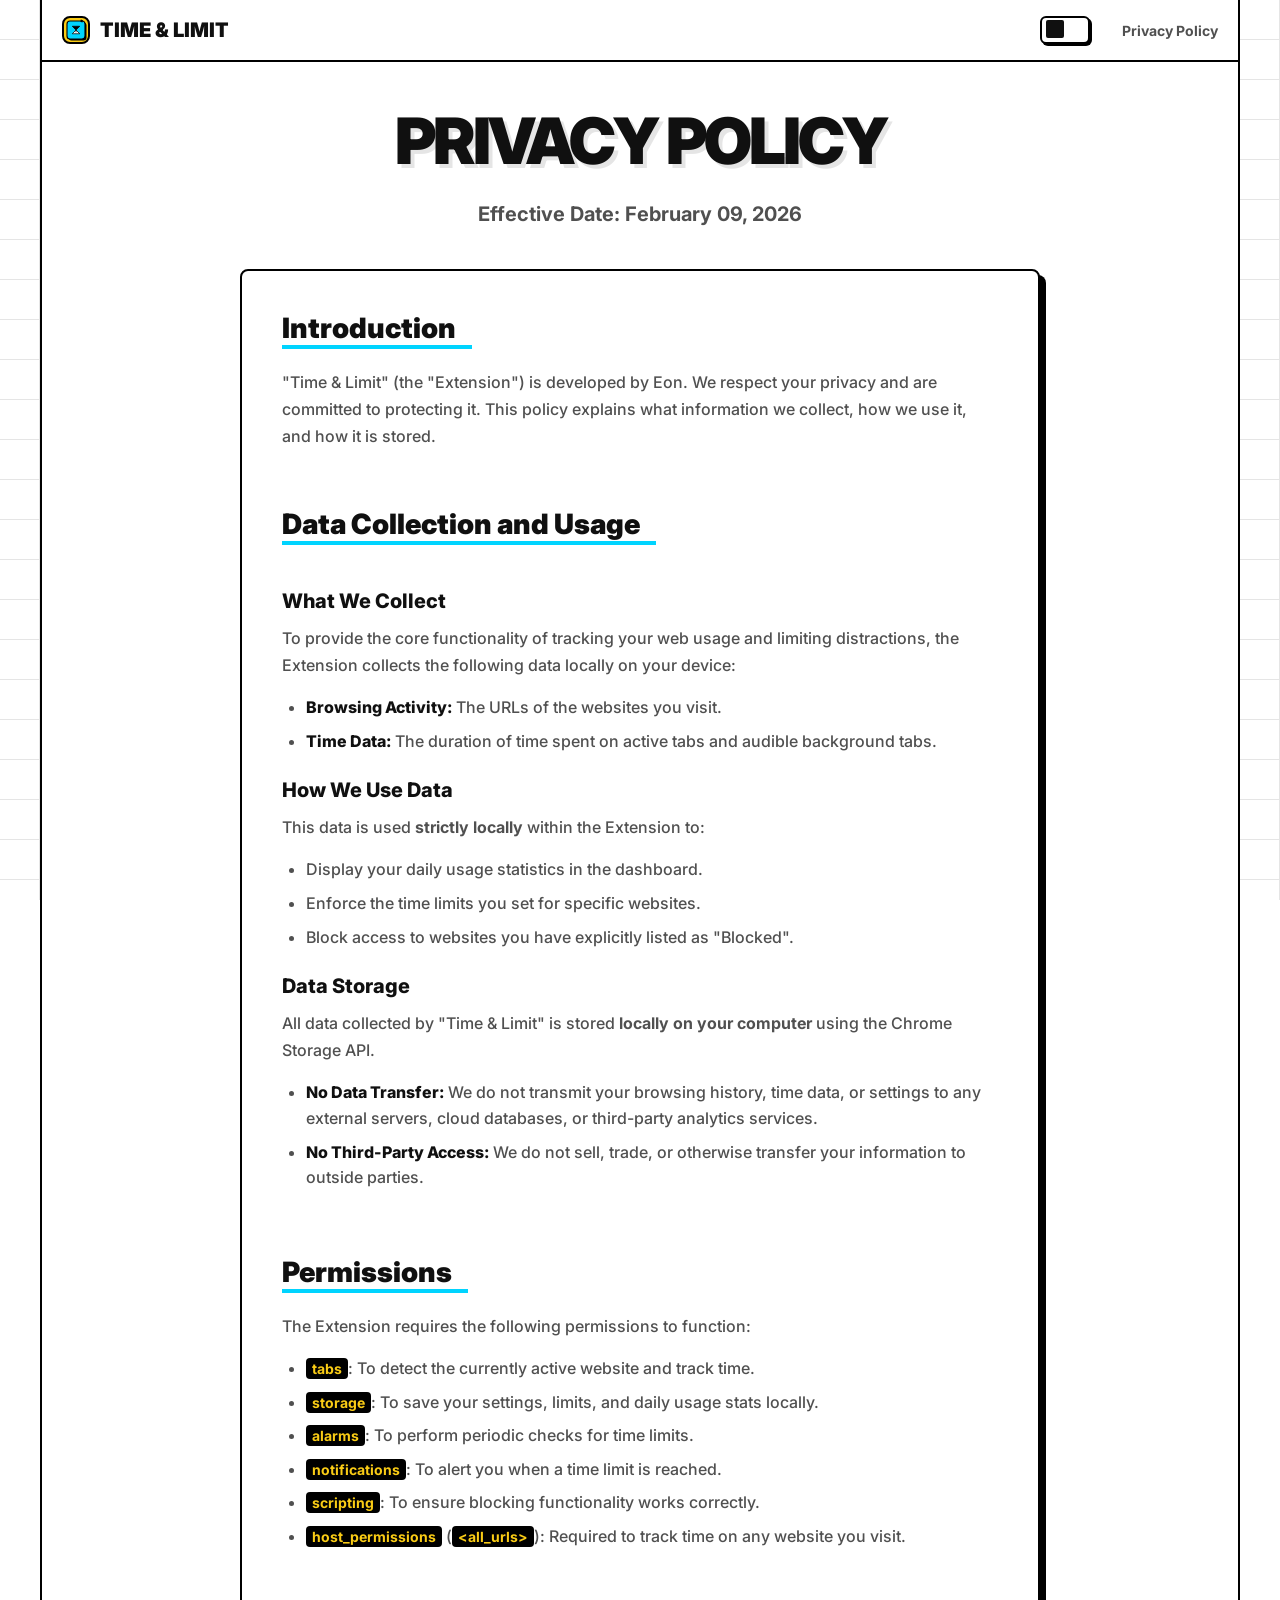
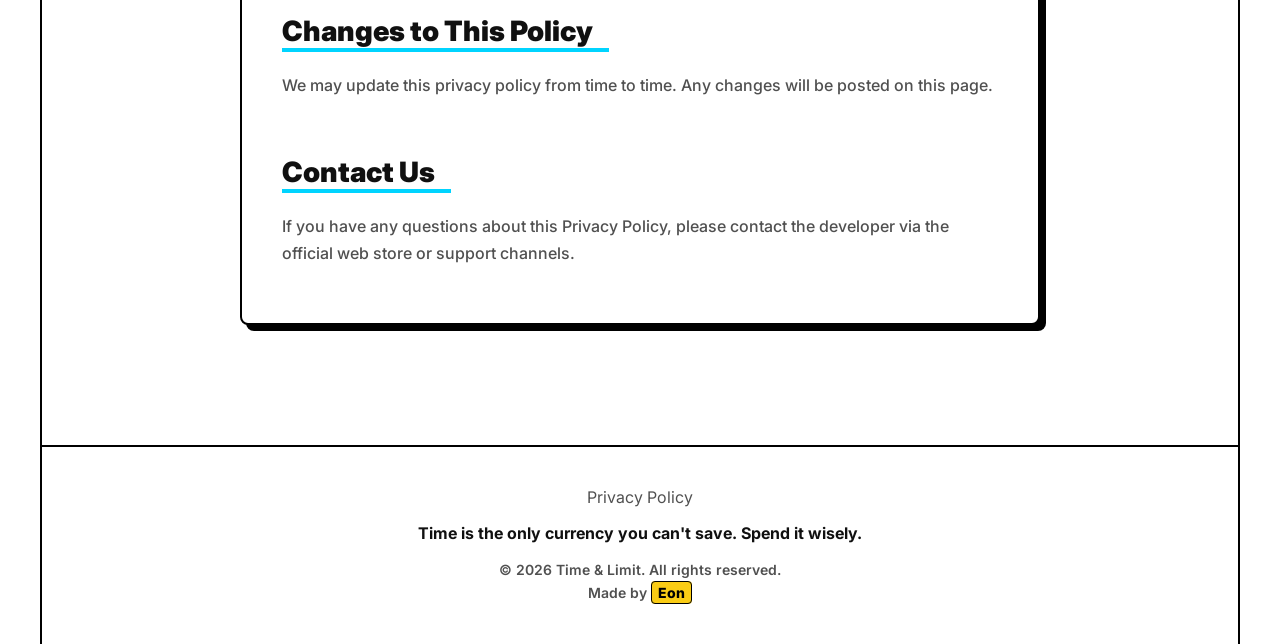
==== privacy.html @ dccd0c1f "init" ====
<!doctype html>
<html lang="en">
  <head>
    <meta charset="UTF-8" />
    <meta name="viewport" content="width=device-width, initial-scale=1.0" />
    <title>Privacy Policy - Time & Limit</title>
    <link
      href="https://fonts.googleapis.com/css2?family=Inter:wght@300;400;500;600;700;800;900&display=swap"
      rel="stylesheet"
    />
    <link rel="stylesheet" href="style.css" />
  </head>
  <body>
    <div class="app-container full-page">
      <header>
        <div class="top-bar">
          <a href="index.html" style="text-decoration: none">
            <div class="logo">
              <img src="logo.svg" alt="Time & Limit Logo" class="logo-img" />
              Time & Limit
            </div>
          </a>
          <nav class="nav-links">
            <label
              class="switch theme-toggle-container"
              title="Toggle Dark Mode"
            >
              <input type="checkbox" id="theme-toggle" />
              <span class="slider round"></span>
            </label>
            <a href="privacy.html" class="nav-link">Privacy Policy</a>
          </nav>
        </div>
      </header>

      <main class="landing-main">
        <div class="container doc-container">
          <div class="doc-header">
            <h1 class="page-title">Privacy Policy</h1>
            <p class="page-subtitle">Effective Date: February 09, 2026</p>
          </div>

          <div class="doc-content neo-box">
            <h2>Introduction</h2>
            <p>
              "Time & Limit" (the "Extension") is developed by Eon. We respect
              your privacy and are committed to protecting it. This policy
              explains what information we collect, how we use it, and how it is
              stored.
            </p>

            <h2>Data Collection and Usage</h2>

            <h3>What We Collect</h3>
            <p>
              To provide the core functionality of tracking your web usage and
              limiting distractions, the Extension collects the following data
              locally on your device:
            </p>
            <ul>
              <li>
                <strong>Browsing Activity:</strong> The URLs of the websites you
                visit.
              </li>
              <li>
                <strong>Time Data:</strong> The duration of time spent on active
                tabs and audible background tabs.
              </li>
            </ul>

            <h3>How We Use Data</h3>
            <p>
              This data is used <strong>strictly locally</strong> within the
              Extension to:
            </p>
            <ul>
              <li>Display your daily usage statistics in the dashboard.</li>
              <li>Enforce the time limits you set for specific websites.</li>
              <li>
                Block access to websites you have explicitly listed as
                "Blocked".
              </li>
            </ul>

            <h3>Data Storage</h3>
            <p>
              All data collected by "Time & Limit" is stored
              <strong>locally on your computer</strong> using the Chrome Storage
              API.
            </p>
            <ul>
              <li>
                <strong>No Data Transfer:</strong> We do not transmit your
                browsing history, time data, or settings to any external
                servers, cloud databases, or third-party analytics services.
              </li>
              <li>
                <strong>No Third-Party Access:</strong> We do not sell, trade,
                or otherwise transfer your information to outside parties.
              </li>
            </ul>

            <h2>Permissions</h2>
            <p>The Extension requires the following permissions to function:</p>
            <ul>
              <li>
                <code>tabs</code>: To detect the currently active website and
                track time.
              </li>
              <li>
                <code>storage</code>: To save your settings, limits, and daily
                usage stats locally.
              </li>
              <li>
                <code>alarms</code>: To perform periodic checks for time limits.
              </li>
              <li>
                <code>notifications</code>: To alert you when a time limit is
                reached.
              </li>
              <li>
                <code>scripting</code>: To ensure blocking functionality works
                correctly.
              </li>
              <li>
                <code>host_permissions</code> (<code>&lt;all_urls&gt;</code>):
                Required to track time on any website you visit.
              </li>
            </ul>

            <h2>Changes to This Policy</h2>
            <p>
              We may update this privacy policy from time to time. Any changes
              will be posted on this page.
            </p>

            <h2>Contact Us</h2>
            <p>
              If you have any questions about this Privacy Policy, please
              contact the developer via the official web store or support
              channels.
            </p>
          </div>
        </div>
      </main>

      <footer>
        <div class="footer-links">
          <a href="privacy.html" class="nav-link">Privacy Policy</a>
        </div>
        <div class="footer-text">
          Time is the only currency you can't save. Spend it wisely.
        </div>
        <div class="footer-credits">
          &copy; 2026 Time & Limit. All rights reserved.<br />
          Made by <span class="highlight">Eon</span>
        </div>
      </footer>
    </div>
    <script src="script.js"></script>
  </body>
</html>
---- style.css ----
:root {
  /* Neo Brutalism */
  --bg-color: #ffffff;
  --card-bg: #ffffff;
  --text-primary: #101010;
  --text-secondary: #505050;
  --border: #000000;
  --shadow-color: #000000;

  --neo-primary: #00d4ff;
  --neo-secondary: #c4b5fd;
  --neo-accent: #facc15;
  --neo-success: #34d399;
  --neo-danger: #f87171;

  --border-width: 2px;
  --shadow-offset: 4px;
  --radius: 8px;
}

/* Dark Theme */
body.dark-mode {
  --bg-color: #000000;
  --card-bg: #121212;
  --text-primary: #f0f0f0;
  --text-secondary: #a0a0a0;

  --border: #333333;
  --shadow-color: #333333;

  --neo-primary: #00d4ff;
  --neo-secondary: #4c1d95;
  --neo-accent: #fbbf24;
  --neo-success: #10b981;
  --neo-danger: #ef4444;
}

body {
  background-color: var(--bg-color);
  color: var(--text-primary);
  font-family: "Inter", sans-serif;
  width: 100%;
  min-height: 100vh;
  overflow-x: hidden;
  transition:
    color 0.35s ease;

  /* Grid Background */
  background-image:
    linear-gradient(var(--border) 1px, transparent 1px),
    linear-gradient(90deg, var(--border) 1px, transparent 1px);
  background-size: 40px 40px;
  background-position: -1px -1px;
  background-attachment: fixed;
}

/* Light mode overrides */
body:not(.dark-mode) {
  background-image:
    linear-gradient(#e5e5e5 1px, transparent 1px),
    linear-gradient(90deg, #e5e5e5 1px, transparent 1px);
}

/* Dark mode overrides */
body.dark-mode {
  background-image:
    linear-gradient(#222 1px, transparent 1px),
    linear-gradient(90deg, #222 1px, transparent 1px);
}

* {
  margin: 0;
  padding: 0;
  box-sizing: border-box;
}

.full-page {
  max-width: 1200px;
  margin: 0 auto;
  height: 100%;
  background: var(--bg-color);
  border-left: var(--border-width) solid var(--border);
  border-right: var(--border-width) solid var(--border);
  min-height: 100vh;
  display: flex;
  flex-direction: column;
}

header {
  background: var(--bg-color);
  position: sticky;
  top: 0;
  z-index: 100;
  padding: 16px 20px;
  border-bottom: var(--border-width) solid var(--border);
}

.top-bar {
  display: flex;
  justify-content: space-between;
  align-items: center;
}

.logo {
  font-size: 20px;
  font-weight: 900;
  display: flex;
  align-items: center;
  gap: 10px;
  color: var(--text-primary);
  text-transform: uppercase;
}

.logo-img {
  width: 28px;
  height: 28px;
  border: 2px solid var(--border);
  border-radius: var(--radius);
  background: var(--neo-accent);
}

.nav-links {
  display: flex;
  align-items: center;
  gap: 16px;
  font-weight: 700;
  font-size: 14px;
}

.nav-link {
  text-decoration: none;
  color: var(--text-secondary);
  transition: color 0.2s;
}

.nav-link:hover {
  color: var(--neo-primary);
  text-decoration: underline;
}

.nav-divider {
  color: var(--border);
}

.landing-main {
  padding: 40px;
  flex: 1;
}

.container {
  max-width: 900px;
  margin: 0 auto;
}

/* Hero Section */
.hero-section {
  text-align: center;
  margin-bottom: 60px;
  padding: 60px 0 20px;
}

.page-title {
  font-size: 64px;
  font-weight: 900;
  text-transform: uppercase;
  letter-spacing: -3px;
  margin-bottom: 20px;
  color: var(--text-primary);
  text-shadow: 4px 4px 0 rgba(0, 0, 0, 0.1);
}

.page-subtitle {
  font-size: 20px;
  color: var(--text-secondary);
  font-weight: 500;
  max-width: 600px;
  margin: 0 auto 40px;
  line-height: 1.5;
}

.hero-actions {
  display: flex;
  justify-content: center;
  gap: 20px;
  margin-bottom: 60px;
}

/* Buttons */
.primary-btn {
  background: var(--neo-primary);
  color: #000000;
  border: var(--border-width) solid var(--border);
  border-radius: var(--radius);
  padding: 16px 32px;
  font-size: 18px;
  font-weight: 800;
  cursor: pointer;
  box-shadow: 4px 4px 0 0 var(--shadow-color);
  transition: all 0.2s;
  text-transform: uppercase;
  text-decoration: none;
  display: inline-block;
}

.primary-btn:hover {
  transform: translate(-2px, -2px);
  box-shadow: 6px 6px 0 0 var(--shadow-color);
  background: var(--neo-success);
}

.primary-btn:active {
  transform: translate(2px, 2px);
  box-shadow: 0 0 0 0 var(--shadow-color);
}

/* Chart Preview Container (Decorative) */
.chart-preview {
  background: var(--card-bg);
  border: var(--border-width) solid var(--border);
  border-radius: var(--radius);
  padding: 30px;
  box-shadow: 6px 6px 0 0 var(--shadow-color);
  margin: 0 auto 60px;
  max-width: 700px;
}

.chart-header {
  display: flex;
  justify-content: space-between;
  align-items: center;
  margin-bottom: 30px;
}

.chart-title {
  font-size: 20px;
  font-weight: 800;
  text-transform: uppercase;
}

.bar-chart {
  height: 200px;
  display: flex;
  align-items: flex-end;
  justify-content: space-between;
  gap: 12px;
  padding-bottom: 10px;
  border-bottom: 2px solid var(--border);
}

.bar-column {
  flex: 1;
  display: flex;
  flex-direction: column;
  align-items: center;
  justify-content: flex-end;
  height: 100%;
  position: relative;
  transition: transform 0.2s;
}

.bar-column:hover {
  transform: translateY(-5px);
}

.chart-bar {
  width: 100%;
  background: var(--neo-primary);
  border: var(--border-width) solid var(--border);
  border-bottom: none;
  border-radius: 6px 6px 0 0;
  min-height: 4px;
  position: relative;
  /* Adding subtle animation */
  animation: growBar 1s cubic-bezier(0.1, 0.9, 0.2, 1) backwards;
}

@keyframes growBar {
  from {
    height: 0 !important;
  }
}

.bar-column:nth-child(3n + 1) .chart-bar {
  background: var(--neo-primary);
  animation-delay: 0.1s;
}
.bar-column:nth-child(3n + 2) .chart-bar {
  background: var(--neo-secondary);
  animation-delay: 0.2s;
}
.bar-column:nth-child(3n + 3) .chart-bar {
  background: var(--neo-accent);
  animation-delay: 0.3s;
}

.bar-column.selected .chart-bar {
  background: var(--neo-danger) !important;
  box-shadow: 0 0 10px var(--neo-danger);
  z-index: 10;
  animation-delay: 0.4s;
}

/* Features Section */
.features-section {
  padding-top: 100px;
  border-top: 2px dashed var(--border);
}

.section-heading {
  font-size: 32px;
  font-weight: 800;
  margin-bottom: 40px;
  text-align: center;
  text-transform: uppercase;
  text-shadow: 2px 2px 0 rgba(0, 0, 0, 0.1);
}

.breakdown-grid {
  display: grid;
  grid-template-columns: repeat(3, 1fr);
  gap: 20px;
}

.stat-card {
  background: var(--card-bg);
  border: var(--border-width) solid var(--border);
  border-radius: var(--radius);
  padding: 24px;
  box-shadow: 4px 4px 0 0 var(--shadow-color);
  display: flex;
  flex-direction: column;
  align-items: center;
  text-align: center;
  gap: 16px;
  transition: transform 0.2s;
}

.stat-card:hover {
  transform: translate(-2px, -2px);
  box-shadow: 6px 6px 0 0 var(--shadow-color);
}

.card-icon {
  font-size: 32px;
  background: var(--bg-color);
  width: 60px;
  height: 60px;
  display: flex;
  align-items: center;
  justify-content: center;
  border: var(--border-width) solid var(--border);
  border-radius: 50%;
  box-shadow: 2px 2px 0 0 var(--shadow-color);
}

.card-content {
  display: flex;
  flex-direction: column;
  align-items: center;
}

.card-label {
  font-size: 12px;
  text-transform: uppercase;
  color: var(--text-secondary);
  font-weight: 700;
  margin-bottom: 8px;
}

.card-value {
  font-size: 20px;
  font-weight: 900;
  color: var(--text-primary);
  margin-bottom: 12px;
}

.card-desc {
  font-size: 14px;
  color: var(--text-secondary);
  line-height: 1.4;
}

footer {
  padding: 40px 24px;
  text-align: center;
  border-top: var(--border-width) solid var(--border);
  background: var(--bg-color);
  margin-top: auto;
  display: flex;
  flex-direction: column;
  gap: 16px;
}

.footer-text {
  font-size: 16px;
  font-weight: 700;
  color: var(--text-primary);
}

.footer-credits {
  font-size: 14px;
  color: var(--text-secondary);
  font-weight: 600;
  line-height: 1.6;
}

.highlight {
  color: #000;
  background: var(--neo-accent);
  padding: 2px 6px;
  border-radius: 4px;
  font-weight: 800;
  border: 1px solid #000;
}

/* Animations & Interactions */
::selection {
  background-color: var(--neo-success);
  color: #000000;
}

/* Detailed Features */
.detailed-features {
  display: flex;
  flex-direction: column;
  gap: 100px;
  margin-top: 120px;
}

.feature-row {
  display: flex;
  align-items: center;
  gap: 40px;
}

.feature-row.reverse {
  flex-direction: row-reverse;
}

.feature-text {
  flex: 1;
}

.feature-text h3 {
  font-size: 24px;
  font-weight: 800;
  margin-bottom: 16px;
  color: var(--text-primary);
}

.feature-text p {
  font-size: 16px;
  color: var(--text-secondary);
  line-height: 1.6;
}

.feature-visual {
  flex: 1;
  min-height: 200px;
  display: flex;
  flex-direction: column;
  align-items: center;
  justify-content: center;
  padding: 24px;
}

.neo-box {
  background: var(--card-bg);
  border: var(--border-width) solid var(--border);
  border-radius: var(--radius);
  box-shadow: 6px 6px 0 0 var(--shadow-color);
}

/* Feature specific visuals */
.word-pill {
  display: inline-flex;
  padding: 8px 16px;
  border: var(--border-width) solid var(--border);
  border-radius: 999px;
  font-weight: 700;
  box-shadow: 2px 2px 0 0 var(--shadow-color);
  margin: 8px;
}

.demo-buttons {
  display: flex;
  gap: 16px;
}

.demo-btn {
  padding: 12px 24px;
  font-weight: 800;
  border: var(--border-width) solid var(--border);
  border-radius: var(--radius);
  text-transform: uppercase;
  box-shadow: 4px 4px 0 0 var(--shadow-color);
  cursor: default;
}

.demo-btn.danger {
  background: var(--neo-danger);
  color: #000;
}

.demo-btn.success {
  background: var(--neo-success);
  color: #000;
}

.blocked-preview {
  background: var(--neo-danger);
  border-color: #000;
}

.blocked-text {
  font-size: 42px;
  font-weight: 900;
  color: #000;
  letter-spacing: -2px;
}

.dark-preview {
  background: #121212;
  border-color: #333;
  display: flex;
  flex-direction: column;
  gap: 12px;
  width: 100%;
}

.stat-item {
  display: flex;
  justify-content: space-between;
  align-items: center;
  padding: 12px 16px;
  background: #000;
  border: 2px solid #333;
  border-radius: var(--radius);
  width: 100%;
}

.domain-info {
  display: flex;
  align-items: center;
  gap: 12px;
  color: #fff;
  font-weight: 700;
}

.favicon {
  width: 20px;
  height: 20px;
  border-radius: 50%;
}

.bg-blue {
  background: #3b82f6;
}
.bg-red {
  background: #ef4444;
}

.time-val {
  background: #333;
  color: #fff;
  font-weight: 800;
  padding: 4px 10px;
  border: 1px solid #111;
  border-radius: 4px;
}

/* How It Works Section */
.how-it-works-section {
  padding-top: 120px;
  border-top: 2px dashed var(--border);
  margin-top: 120px;
}

.steps-container {
  display: flex;
  align-items: stretch;
  justify-content: space-between;
  gap: 20px;
}

.step-card {
  flex: 1;
  background: var(--card-bg);
  border: var(--border-width) solid var(--border);
  border-radius: var(--radius);
  padding: 30px 20px;
  position: relative;
  box-shadow: 6px 6px 0 0 var(--shadow-color);
  text-align: center;
  z-index: 2;
}

.step-number {
  width: 48px;
  height: 48px;
  background: var(--neo-accent);
  color: #000;
  border: var(--border-width) solid var(--border);
  border-radius: 50%;
  display: flex;
  align-items: center;
  justify-content: center;
  font-size: 24px;
  font-weight: 900;
  margin: 0 auto 20px;
  box-shadow: 3px 3px 0 0 var(--shadow-color);
}

.step-card:nth-child(1) .step-number {
  background: var(--neo-primary);
}
.step-card:nth-child(3) .step-number {
  background: var(--neo-accent);
}
.step-card:nth-child(5) .step-number {
  background: var(--neo-success);
}

.step-title {
  font-size: 20px;
  font-weight: 800;
  margin-bottom: 12px;
}

.step-desc {
  font-size: 14px;
  color: var(--text-secondary);
  line-height: 1.5;
}

.step-connector {
  flex: 0 0 40px;
  height: 4px;
  background: var(--border);
  align-self: center;
  position: relative;
  z-index: 1;
}

/* FAQ Section */
.faq-section {
  padding-top: 120px;
  border-top: 2px dashed var(--border);
  margin-top: 120px;
  margin-bottom: 120px;
}

.faq-accordion {
  max-width: 800px;
  margin: 0 auto;
  display: flex;
  flex-direction: column;
  gap: 16px;
}

.faq-item {
  background: var(--card-bg);
  border: var(--border-width) solid var(--border);
  border-radius: var(--radius);
  box-shadow: 4px 4px 0 0 var(--shadow-color);
  overflow: hidden;
}

.faq-question {
  width: 100%;
  padding: 20px;
  background: transparent;
  border: none;
  display: flex;
  justify-content: space-between;
  align-items: center;
  font-size: 18px;
  font-weight: 800;
  color: var(--text-primary);
  cursor: pointer;
  text-align: left;
  transition: background 0.2s;
  font-family: inherit;
}

.faq-question:hover {
  background: rgba(0, 0, 0, 0.02);
}

.faq-icon {
  font-size: 24px;
  font-weight: 900;
  transition: transform 0.3s;
}

.faq-answer {
  display: grid;
  grid-template-rows: 0fr;
  transition: grid-template-rows 0.3s ease-out;
  background: var(--bg-color);
  border-top: 0 solid var(--border);
}

.faq-answer-inner {
  overflow: hidden;
}

.faq-answer-inner p {
  font-size: 15px;
  color: var(--text-secondary);
  line-height: 1.6;
  margin: 0;
  padding: 0 20px 20px 20px;
}

.faq-item.active .faq-answer {
  grid-template-rows: 1fr;
  border-top-width: var(--border-width);
}

.faq-item.active .faq-answer-inner p {
  padding-top: 20px;
}

.faq-item.active .faq-icon {
  transform: rotate(45deg);
}

/* Responsive */
@media (max-width: 768px) {
  .breakdown-grid {
    grid-template-columns: 1fr;
  }
  .page-title {
    font-size: 48px;
  }
  .feature-row,
  .feature-row.reverse {
    flex-direction: column;
    gap: 24px;
  }
  .steps-container {
    flex-direction: column;
  }
  .step-connector {
    width: 4px;
    height: 40px;
    flex: none;
  }
}

/* Documentation Pages (Privacy Policy etc) */
.doc-container {
  max-width: 800px;
  padding-bottom: 80px;
}

.doc-header {
  text-align: center;
  margin-bottom: 40px;
}

.doc-header .page-subtitle {
  margin-bottom: 0;
  font-weight: 700;
}

.doc-content {
  padding: 40px;
}

.doc-content h2 {
  font-size: 28px;
  font-weight: 900;
  margin: 40px 0 20px 0;
  color: var(--text-primary);
  border-bottom: 4px solid var(--neo-primary);
  display: inline-block;
  padding-right: 16px;
}

.doc-content h2:first-child {
  margin-top: 0;
}

.doc-content h3 {
  font-size: 20px;
  font-weight: 800;
  margin: 24px 0 12px 0;
  color: var(--text-primary);
}

.doc-content p {
  font-size: 16px;
  color: var(--text-secondary);
  line-height: 1.7;
  margin-bottom: 16px;
  font-weight: 500;
}

.doc-content ul {
  margin-bottom: 24px;
  padding-left: 24px;
}

.doc-content li {
  font-size: 16px;
  color: var(--text-secondary);
  line-height: 1.6;
  margin-bottom: 8px;
  font-weight: 500;
}

.doc-content li strong {
  color: var(--text-primary);
  font-weight: 800;
}

.doc-content code {
  background: #000;
  color: var(--neo-accent);
  padding: 2px 6px;
  border-radius: 4px;
  font-family: inherit;
  font-size: 14px;
  font-weight: 700;
}

.footer-links {
  display: flex;
  justify-content: center;
  gap: 20px;
}
/* Switch Toggle - Neo Style (Dark Mode) */
.theme-toggle-container {
  margin-right: 16px;
}
.switch {
  position: relative;
  display: inline-block;
  width: 50px;
  height: 28px;
}
.switch input {
  opacity: 0;
  width: 0;
  height: 0;
}
.slider {
  position: absolute;
  cursor: pointer;
  top: 0;
  left: 0;
  right: 0;
  bottom: 0;
  background-color: var(--card-bg);
  border: 2px solid var(--border);
  transition: 0.35s ease;
  box-shadow: 2px 2px 0 0 var(--shadow-color);
  border-radius: 6px;
}
.slider:before {
  position: absolute;
  content: "";
  height: 16px;
  width: 16px;
  left: 4px;
  bottom: 4px;
  border-radius: 2px;
  background-color: var(--text-primary);
  border: 1px solid transparent;
  transition: 0.35s ease;
}
.switch input:checked + .slider {
  background-color: var(--neo-success);
}
.switch input:checked + .slider:before {
  transform: translateX(22px);
  background-color: #ffffff;
  border-color: #000;
}
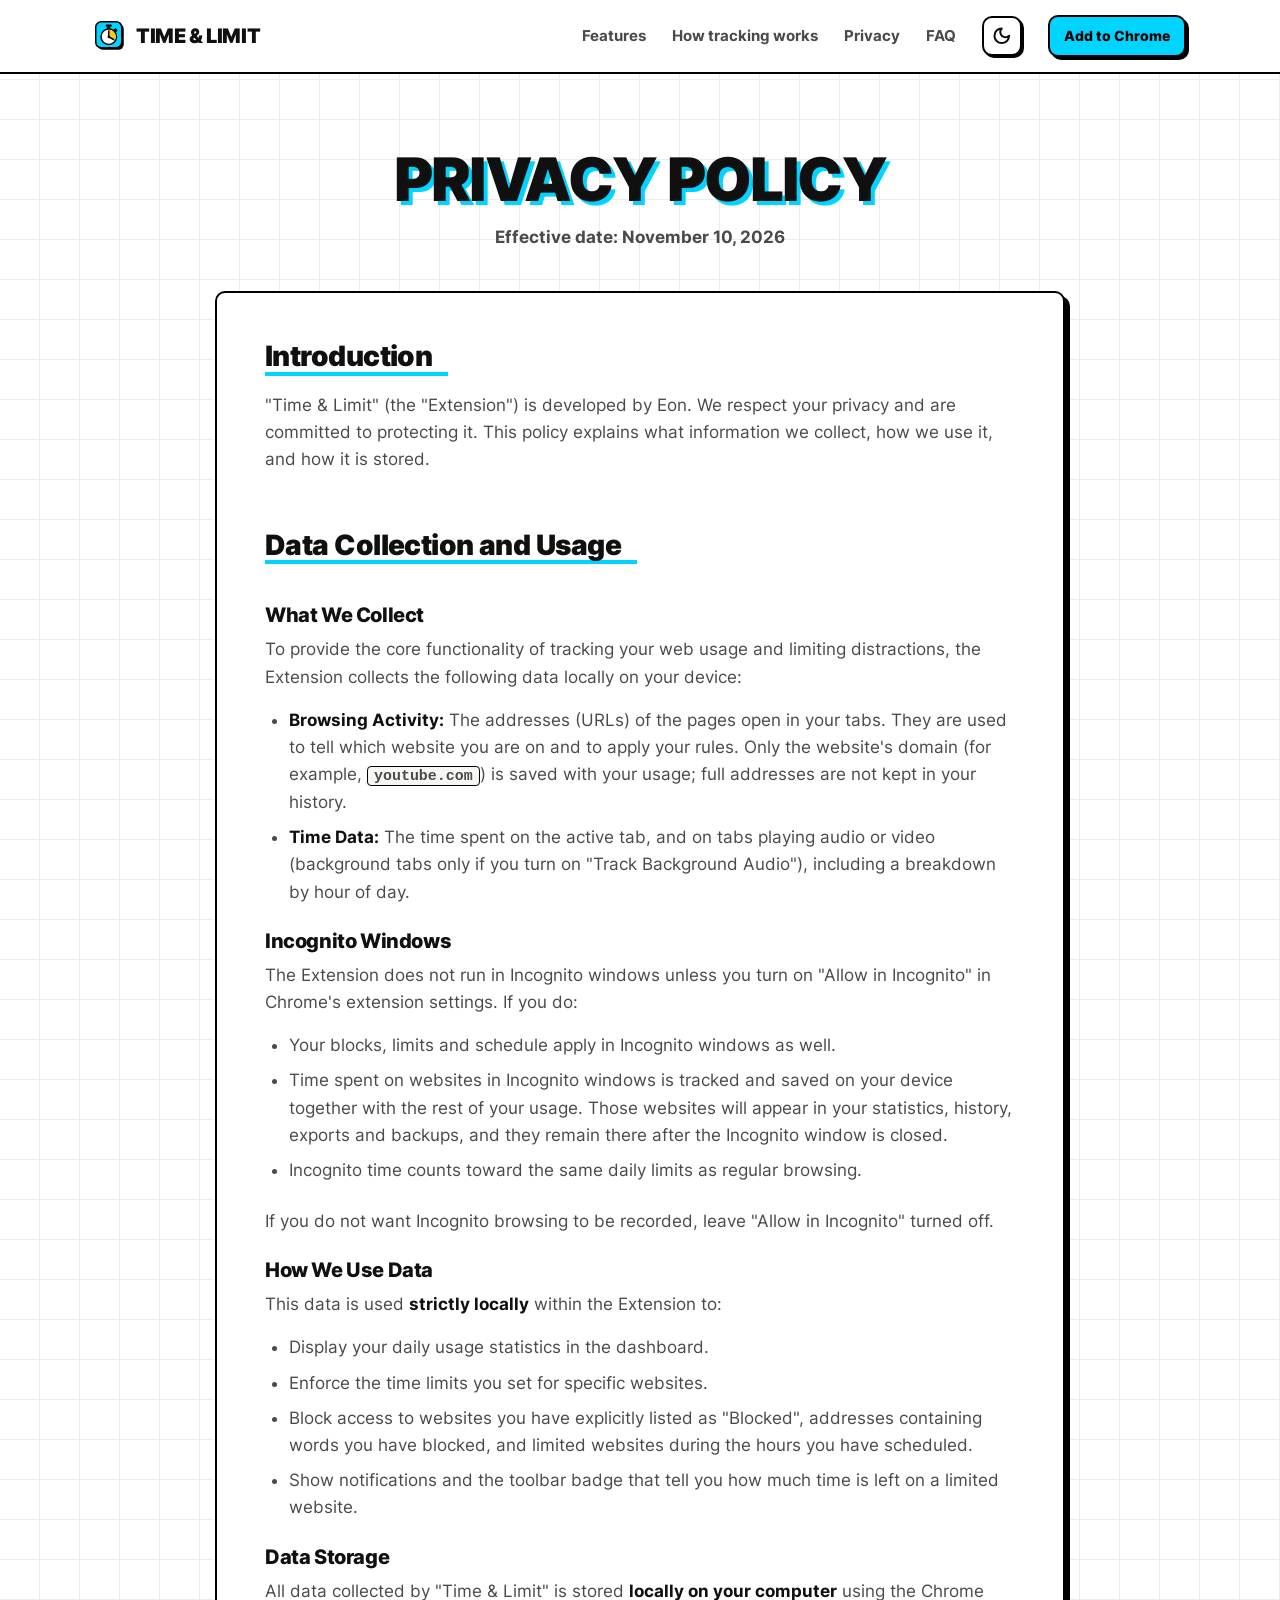
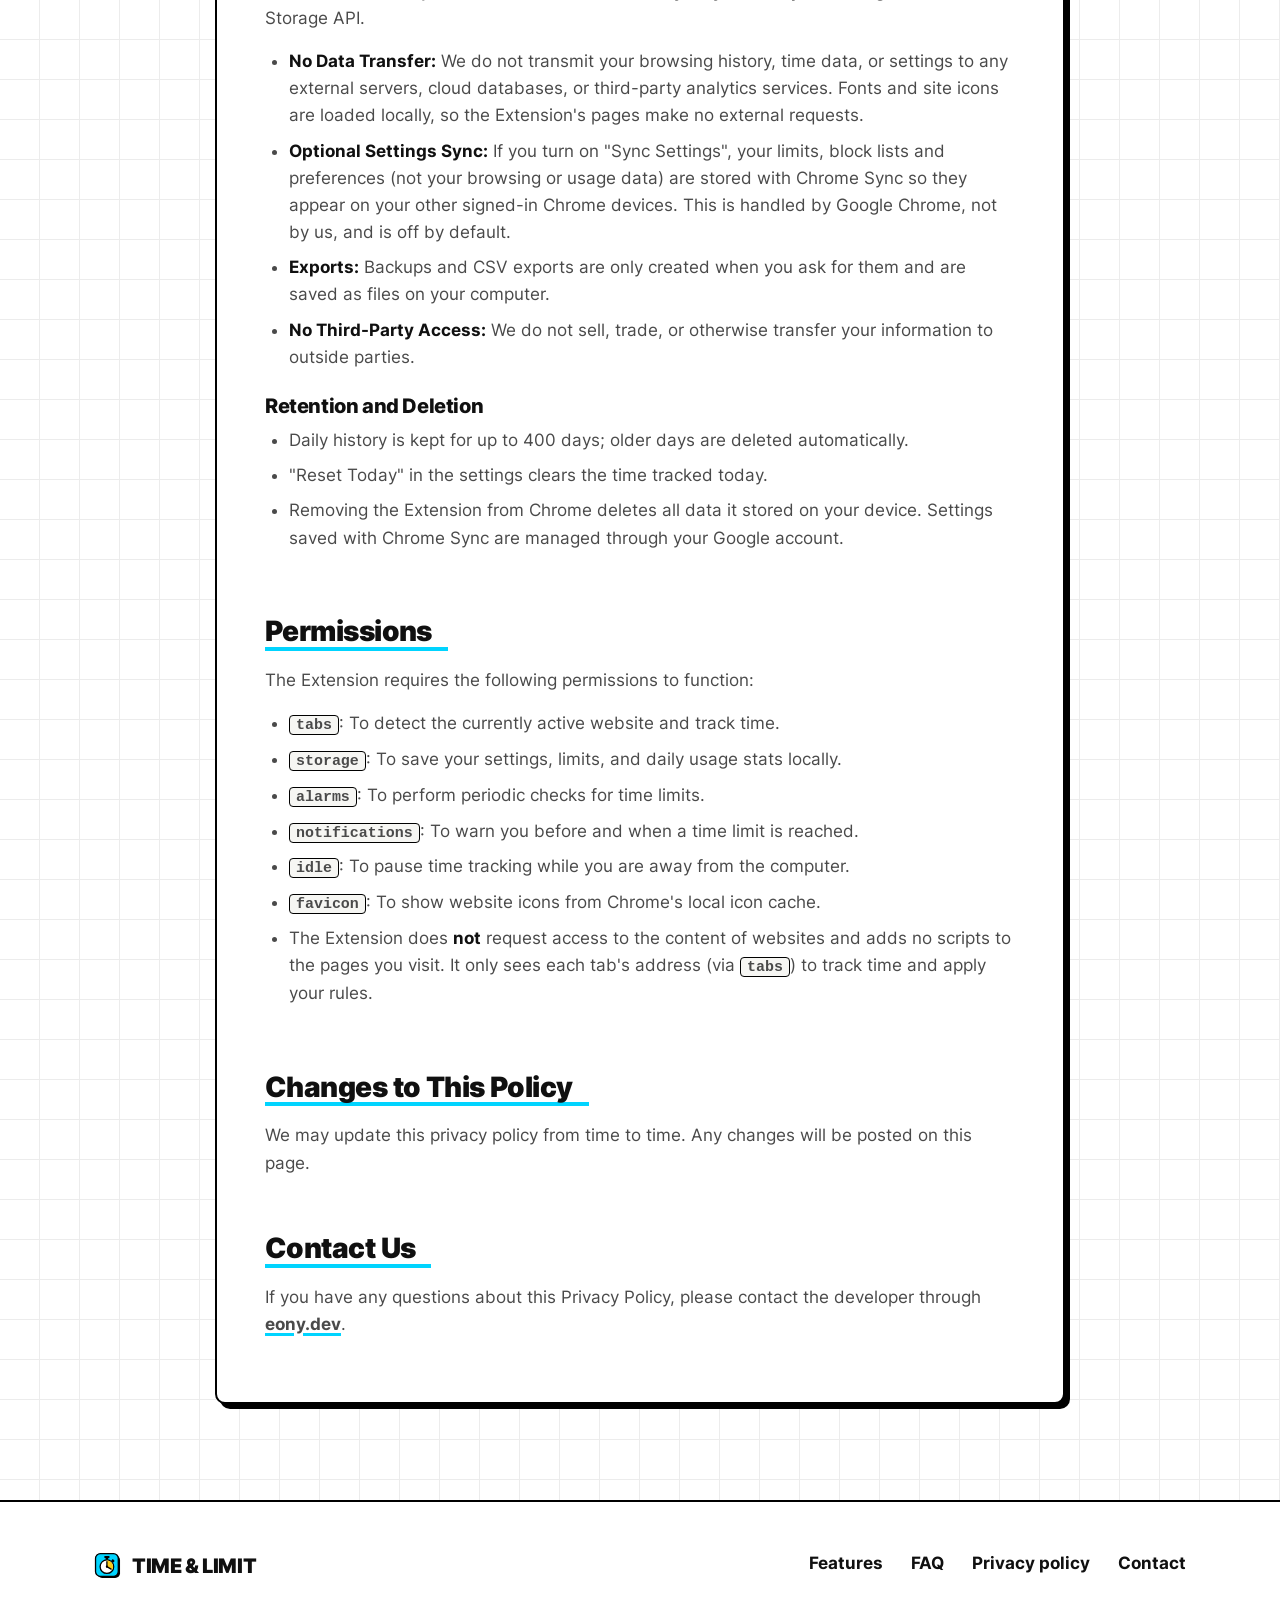
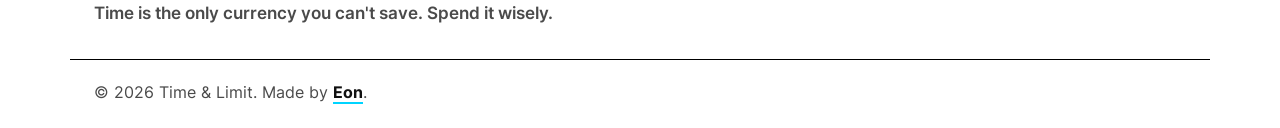
==== commit 8fed1cea: "update landing page" ====
--- a/privacy.html
+++ b/privacy.html
@@ -1,162 +1,382 @@
 <!doctype html>
 <html lang="en">
-  <head>
-    <meta charset="UTF-8" />
-    <meta name="viewport" content="width=device-width, initial-scale=1.0" />
-    <title>Privacy Policy - Time & Limit</title>
-    <link
-      href="https://fonts.googleapis.com/css2?family=Inter:wght@300;400;500;600;700;800;900&display=swap"
-      rel="stylesheet"
-    />
-    <link rel="stylesheet" href="style.css" />
-  </head>
-  <body>
-    <div class="app-container full-page">
-      <header>
-        <div class="top-bar">
-          <a href="index.html" style="text-decoration: none">
-            <div class="logo">
-              <img src="logo.svg" alt="Time & Limit Logo" class="logo-img" />
-              Time & Limit
-            </div>
-          </a>
-          <nav class="nav-links">
-            <label
-              class="switch theme-toggle-container"
-              title="Toggle Dark Mode"
-            >
-              <input type="checkbox" id="theme-toggle" />
-              <span class="slider round"></span>
-            </label>
-            <a href="privacy.html" class="nav-link">Privacy Policy</a>
-          </nav>
-        </div>
-      </header>
-
-      <main class="landing-main">
-        <div class="container doc-container">
-          <div class="doc-header">
-            <h1 class="page-title">Privacy Policy</h1>
-            <p class="page-subtitle">Effective Date: February 09, 2026</p>
-          </div>
-
-          <div class="doc-content neo-box">
-            <h2>Introduction</h2>
-            <p>
-              "Time & Limit" (the "Extension") is developed by Eon. We respect
-              your privacy and are committed to protecting it. This policy
-              explains what information we collect, how we use it, and how it is
-              stored.
-            </p>
-
-            <h2>Data Collection and Usage</h2>
-
-            <h3>What We Collect</h3>
-            <p>
-              To provide the core functionality of tracking your web usage and
-              limiting distractions, the Extension collects the following data
-              locally on your device:
-            </p>
-            <ul>
-              <li>
-                <strong>Browsing Activity:</strong> The URLs of the websites you
-                visit.
-              </li>
-              <li>
-                <strong>Time Data:</strong> The duration of time spent on active
-                tabs and audible background tabs.
-              </li>
-            </ul>
-
-            <h3>How We Use Data</h3>
-            <p>
-              This data is used <strong>strictly locally</strong> within the
-              Extension to:
-            </p>
-            <ul>
-              <li>Display your daily usage statistics in the dashboard.</li>
-              <li>Enforce the time limits you set for specific websites.</li>
-              <li>
-                Block access to websites you have explicitly listed as
-                "Blocked".
-              </li>
-            </ul>
-
-            <h3>Data Storage</h3>
-            <p>
-              All data collected by "Time & Limit" is stored
-              <strong>locally on your computer</strong> using the Chrome Storage
-              API.
-            </p>
-            <ul>
-              <li>
-                <strong>No Data Transfer:</strong> We do not transmit your
-                browsing history, time data, or settings to any external
-                servers, cloud databases, or third-party analytics services.
-              </li>
-              <li>
-                <strong>No Third-Party Access:</strong> We do not sell, trade,
-                or otherwise transfer your information to outside parties.
-              </li>
-            </ul>
-
-            <h2>Permissions</h2>
-            <p>The Extension requires the following permissions to function:</p>
-            <ul>
-              <li>
-                <code>tabs</code>: To detect the currently active website and
-                track time.
-              </li>
-              <li>
-                <code>storage</code>: To save your settings, limits, and daily
-                usage stats locally.
-              </li>
-              <li>
-                <code>alarms</code>: To perform periodic checks for time limits.
-              </li>
-              <li>
-                <code>notifications</code>: To alert you when a time limit is
-                reached.
-              </li>
-              <li>
-                <code>scripting</code>: To ensure blocking functionality works
-                correctly.
-              </li>
-              <li>
-                <code>host_permissions</code> (<code>&lt;all_urls&gt;</code>):
-                Required to track time on any website you visit.
-              </li>
-            </ul>
-
-            <h2>Changes to This Policy</h2>
-            <p>
-              We may update this privacy policy from time to time. Any changes
-              will be posted on this page.
-            </p>
-
-            <h2>Contact Us</h2>
-            <p>
-              If you have any questions about this Privacy Policy, please
-              contact the developer via the official web store or support
-              channels.
-            </p>
-          </div>
-        </div>
-      </main>
-
-      <footer>
-        <div class="footer-links">
-          <a href="privacy.html" class="nav-link">Privacy Policy</a>
-        </div>
-        <div class="footer-text">
-          Time is the only currency you can't save. Spend it wisely.
-        </div>
-        <div class="footer-credits">
-          &copy; 2026 Time & Limit. All rights reserved.<br />
-          Made by <span class="highlight">Eon</span>
-        </div>
-      </footer>
-    </div>
-    <script src="script.js"></script>
-  </body>
+	<head>
+		<meta charset="UTF-8" />
+		<meta name="viewport" content="width=device-width, initial-scale=1" />
+		<title>Privacy Policy | Time &amp; Limit</title>
+		<meta
+			name="description"
+			content="How Time & Limit handles your data: everything stays on your device, with no servers, accounts, analytics or ads."
+		/>
+		<meta name="theme-color" content="#00d4ff" />
+		<meta name="color-scheme" content="light dark" />
+		<link rel="icon" href="logo.svg" type="image/svg+xml" />
+		<link
+			rel="preload"
+			href="fonts/inter-latin-wght-normal.woff2"
+			as="font"
+			type="font/woff2"
+			crossorigin
+		/>
+		<link rel="stylesheet" href="style.css" />
+		<script>
+			(function () {
+				try {
+					var saved = localStorage.getItem("timeLimitTheme");
+					var dark = saved
+						? saved === "dark"
+						: window.matchMedia("(prefers-color-scheme: dark)")
+								.matches;
+					document.documentElement.dataset.theme = dark
+						? "dark"
+						: "light";
+				} catch (e) {}
+			})();
+		</script>
+		<script src="script.js" defer></script>
+	</head>
+	<body>
+		<svg
+			xmlns="http://www.w3.org/2000/svg"
+			class="sprite"
+			aria-hidden="true"
+		>
+			<symbol id="i-sun" viewBox="0 0 24 24">
+				<circle cx="12" cy="12" r="4" />
+				<path d="M12 2v2" />
+				<path d="M12 20v2" />
+				<path d="m4.93 4.93 1.41 1.41" />
+				<path d="m17.66 17.66 1.41 1.41" />
+				<path d="M2 12h2" />
+				<path d="M20 12h2" />
+				<path d="m6.34 17.66-1.41 1.41" />
+				<path d="m19.07 4.93-1.41 1.41" />
+			</symbol>
+			<symbol id="i-moon" viewBox="0 0 24 24">
+				<path d="M12 3a6 6 0 0 0 9 9 9 9 0 1 1-9-9Z" />
+			</symbol>
+			<symbol id="i-menu" viewBox="0 0 24 24">
+				<line x1="4" x2="20" y1="6" y2="6" />
+				<line x1="4" x2="20" y1="12" y2="12" />
+				<line x1="4" x2="20" y1="18" y2="18" />
+			</symbol>
+			<symbol id="i-x" viewBox="0 0 24 24">
+				<path d="M18 6 6 18" />
+				<path d="m6 6 12 12" />
+			</symbol>
+		</svg>
+
+		<a class="skip-link" href="#main">Skip to content</a>
+
+		<header class="site-header">
+			<div class="container header-inner">
+				<a
+					href="index.html"
+					class="brand"
+					aria-label="Time &amp; Limit home"
+				>
+					<img
+						src="logo.svg"
+						alt=""
+						class="brand-logo"
+						width="32"
+						height="32"
+					/>
+					<span>Time &amp; Limit</span>
+				</a>
+
+				<button
+					type="button"
+					class="icon-btn menu-btn"
+					id="menu-btn"
+					aria-label="Open menu"
+					aria-expanded="false"
+					aria-controls="site-nav"
+				>
+					<svg class="icon icon-open" aria-hidden="true">
+						<use href="#i-menu" />
+					</svg>
+					<svg class="icon icon-close" aria-hidden="true">
+						<use href="#i-x" />
+					</svg>
+				</button>
+
+				<nav class="site-nav" id="site-nav" aria-label="Main">
+					<a href="index.html#features">Features</a>
+					<a href="index.html#tracking">How tracking works</a>
+					<a href="privacy.html" aria-current="page">Privacy</a>
+					<a href="index.html#faq">FAQ</a>
+					<button
+						type="button"
+						class="icon-btn theme-btn"
+						id="theme-btn"
+						aria-label="Switch to dark mode"
+						aria-pressed="false"
+					>
+						<svg class="icon icon-moon" aria-hidden="true">
+							<use href="#i-moon" />
+						</svg>
+						<svg class="icon icon-sun" aria-hidden="true">
+							<use href="#i-sun" />
+						</svg>
+					</button>
+					<a
+						href="index.html#install"
+						class="btn btn-primary btn-sm"
+						data-store-link
+						>Add to Chrome</a
+					>
+				</nav>
+			</div>
+		</header>
+
+		<main id="main" class="doc">
+			<div class="container container-narrow">
+				<header class="doc-header">
+					<h1>Privacy Policy</h1>
+					<p>Effective date: November 10, 2026</p>
+				</header>
+
+				<article class="card doc-content">
+					<h2>Introduction</h2>
+					<p>
+						"Time &amp; Limit" (the "Extension") is developed by
+						Eon. We respect your privacy and are committed to
+						protecting it. This policy explains what information we
+						collect, how we use it, and how it is stored.
+					</p>
+
+					<h2>Data Collection and Usage</h2>
+
+					<h3>What We Collect</h3>
+					<p>
+						To provide the core functionality of tracking your web
+						usage and limiting distractions, the Extension collects
+						the following data locally on your device:
+					</p>
+					<ul>
+						<li>
+							<strong>Browsing Activity:</strong> The addresses
+							(URLs) of the pages open in your tabs. They are used
+							to tell which website you are on and to apply your
+							rules. Only the website's domain (for example,
+							<code>youtube.com</code>) is saved with your usage;
+							full addresses are not kept in your history.
+						</li>
+						<li>
+							<strong>Time Data:</strong> The time spent on the
+							active tab, and on tabs playing audio or video
+							(background tabs only if you turn on "Track
+							Background Audio"), including a breakdown by hour of
+							day.
+						</li>
+					</ul>
+
+					<h3>Incognito Windows</h3>
+					<p>
+						The Extension does not run in Incognito windows unless
+						you turn on "Allow in Incognito" in Chrome's extension
+						settings. If you do:
+					</p>
+					<ul>
+						<li>
+							Your blocks, limits and schedule apply in Incognito
+							windows as well.
+						</li>
+						<li>
+							Time spent on websites in Incognito windows is
+							tracked and saved on your device together with the
+							rest of your usage. Those websites will appear in
+							your statistics, history, exports and backups, and
+							they remain there after the Incognito window is
+							closed.
+						</li>
+						<li>
+							Incognito time counts toward the same daily limits
+							as regular browsing.
+						</li>
+					</ul>
+					<p>
+						If you do not want Incognito browsing to be recorded,
+						leave "Allow in Incognito" turned off.
+					</p>
+
+					<h3>How We Use Data</h3>
+					<p>
+						This data is used
+						<strong>strictly locally</strong> within the Extension
+						to:
+					</p>
+					<ul>
+						<li>
+							Display your daily usage statistics in the
+							dashboard.
+						</li>
+						<li>
+							Enforce the time limits you set for specific
+							websites.
+						</li>
+						<li>
+							Block access to websites you have explicitly listed
+							as "Blocked", addresses containing words you have
+							blocked, and limited websites during the hours you
+							have scheduled.
+						</li>
+						<li>
+							Show notifications and the toolbar badge that tell
+							you how much time is left on a limited website.
+						</li>
+					</ul>
+
+					<h3>Data Storage</h3>
+					<p>
+						All data collected by "Time &amp; Limit" is stored
+						<strong>locally on your computer</strong> using the
+						Chrome Storage API.
+					</p>
+					<ul>
+						<li>
+							<strong>No Data Transfer:</strong> We do not
+							transmit your browsing history, time data, or
+							settings to any external servers, cloud databases,
+							or third-party analytics services. Fonts and site
+							icons are loaded locally, so the Extension's pages
+							make no external requests.
+						</li>
+						<li>
+							<strong>Optional Settings Sync:</strong> If you turn
+							on "Sync Settings", your limits, block lists and
+							preferences (not your browsing or usage data) are
+							stored with Chrome Sync so they appear on your other
+							signed-in Chrome devices. This is handled by Google
+							Chrome, not by us, and is off by default.
+						</li>
+						<li>
+							<strong>Exports:</strong> Backups and CSV exports
+							are only created when you ask for them and are saved
+							as files on your computer.
+						</li>
+						<li>
+							<strong>No Third-Party Access:</strong> We do not
+							sell, trade, or otherwise transfer your information
+							to outside parties.
+						</li>
+					</ul>
+
+					<h3>Retention and Deletion</h3>
+					<ul>
+						<li>
+							Daily history is kept for up to 400 days; older days
+							are deleted automatically.
+						</li>
+						<li>
+							"Reset Today" in the settings clears the time
+							tracked today.
+						</li>
+						<li>
+							Removing the Extension from Chrome deletes all data
+							it stored on your device. Settings saved with Chrome
+							Sync are managed through your Google account.
+						</li>
+					</ul>
+
+					<h2>Permissions</h2>
+					<p>
+						The Extension requires the following permissions to
+						function:
+					</p>
+					<ul>
+						<li>
+							<code>tabs</code>: To detect the currently active
+							website and track time.
+						</li>
+						<li>
+							<code>storage</code>: To save your settings, limits,
+							and daily usage stats locally.
+						</li>
+						<li>
+							<code>alarms</code>: To perform periodic checks for
+							time limits.
+						</li>
+						<li>
+							<code>notifications</code>: To warn you before and
+							when a time limit is reached.
+						</li>
+						<li>
+							<code>idle</code>: To pause time tracking while you
+							are away from the computer.
+						</li>
+						<li>
+							<code>favicon</code>: To show website icons from
+							Chrome's local icon cache.
+						</li>
+						<li>
+							The Extension does <strong>not</strong> request
+							access to the content of websites and adds no
+							scripts to the pages you visit. It only sees each
+							tab's address (via <code>tabs</code>) to track time
+							and apply your rules.
+						</li>
+					</ul>
+
+					<h2>Changes to This Policy</h2>
+					<p>
+						We may update this privacy policy from time to time. Any
+						changes will be posted on this page.
+					</p>
+
+					<h2>Contact Us</h2>
+					<p>
+						If you have any questions about this Privacy Policy,
+						please contact the developer through
+						<a
+							href="https://eony.dev"
+							target="_blank"
+							rel="noopener"
+							>eony.dev</a
+						>.
+					</p>
+				</article>
+			</div>
+		</main>
+
+		<footer class="site-footer">
+			<div class="container footer-grid">
+				<div class="footer-brand">
+					<a href="index.html" class="brand">
+						<img
+							src="logo.svg"
+							alt=""
+							class="brand-logo"
+							width="28"
+							height="28"
+						/>
+						<span>Time &amp; Limit</span>
+					</a>
+					<p>
+						Time is the only currency you can't save. Spend it
+						wisely.
+					</p>
+				</div>
+				<nav class="footer-nav" aria-label="Footer">
+					<a href="index.html#features">Features</a>
+					<a href="index.html#faq">FAQ</a>
+					<a href="privacy.html" aria-current="page"
+						>Privacy policy</a
+					>
+					<a href="https://eony.dev" target="_blank" rel="noopener"
+						>Contact</a
+					>
+				</nav>
+			</div>
+			<div class="container footer-bottom">
+				<p>
+					&copy; <span id="year">2026</span> Time &amp; Limit. Made by
+					<a href="https://eony.dev" target="_blank" rel="noopener"
+						>Eon</a
+					>.
+				</p>
+			</div>
+		</footer>
+	</body>
 </html>
--- a/style.css
+++ b/style.css
@@ -1,881 +1,1704 @@
+/* ==========================================================================
+    Time & Limit website. Neo-brutalist style matching the extension.
+    Author: Eon
+   ========================================================================== */
+
+/* Fonts: self-hosted so the site makes no third-party requests */
+@font-face {
+	font-family: "Inter";
+	font-style: normal;
+	font-display: swap;
+	font-weight: 100 900;
+	src: url("fonts/inter-latin-ext-wght-normal.woff2")
+		format("woff2-variations");
+	unicode-range:
+		U+0100-02AF, U+0304, U+0308, U+0329, U+1E00-1E9F, U+1EF2-1EFF, U+2020,
+		U+20A0-20AB, U+20AD-20C0, U+2113, U+2C60-2C7F, U+A720-A7FF;
+}
+
+@font-face {
+	font-family: "Inter";
+	font-style: normal;
+	font-display: swap;
+	font-weight: 100 900;
+	src: url("fonts/inter-latin-wght-normal.woff2") format("woff2-variations");
+	unicode-range:
+		U+0000-00FF, U+0131, U+0152-0153, U+02BB-02BC, U+02C6, U+02DA, U+02DC,
+		U+0304, U+0308, U+0329, U+2000-206F, U+2074, U+20AC, U+2122, U+2191,
+		U+2193, U+2212, U+2215, U+FEFF, U+FFFD;
+}
+
+/* Design tokens */
 :root {
-  /* Neo Brutalism */
-  --bg-color: #ffffff;
-  --card-bg: #ffffff;
-  --text-primary: #101010;
-  --text-secondary: #505050;
-  --border: #000000;
-  --shadow-color: #000000;
-
-  --neo-primary: #00d4ff;
-  --neo-secondary: #c4b5fd;
-  --neo-accent: #facc15;
-  --neo-success: #34d399;
-  --neo-danger: #f87171;
-
-  --border-width: 2px;
-  --shadow-offset: 4px;
-  --radius: 8px;
-}
-
-/* Dark Theme */
-body.dark-mode {
-  --bg-color: #000000;
-  --card-bg: #121212;
-  --text-primary: #f0f0f0;
-  --text-secondary: #a0a0a0;
-
-  --border: #333333;
-  --shadow-color: #333333;
-
-  --neo-primary: #00d4ff;
-  --neo-secondary: #4c1d95;
-  --neo-accent: #fbbf24;
-  --neo-success: #10b981;
-  --neo-danger: #ef4444;
+	--bg: #ffffff;
+	--bg-alt: #f6f6f3;
+	--card: #ffffff;
+	--text: #101010;
+	--text-muted: #4a4a4a;
+	--border: #000000;
+	--shadow: #000000;
+	--grid-line: #ececec;
+
+	--cyan: #00d4ff;
+	--purple: #c4b5fd;
+	--yellow: #facc15;
+	--green: #34d399;
+	--red: #f87171;
+	--on-accent: #000000;
+
+	--radius: 10px;
+	--border-width: 2px;
+	--shadow-sm: 3px 3px 0 0 var(--shadow);
+	--shadow-md: 5px 5px 0 0 var(--shadow);
+	--shadow-lg: 8px 8px 0 0 var(--shadow);
+
+	--container: 1140px;
+	--header-height: 72px;
+
+	color-scheme: light;
+}
+
+:root[data-theme="dark"] {
+	--bg: #0a0a0a;
+	--bg-alt: #111111;
+	--card: #161616;
+	--text: #f2f2f2;
+	--text-muted: #a8a8a8;
+	--border: #3a3a3a;
+	--shadow: #2e2e2e;
+	--grid-line: #1c1c1c;
+
+	--purple: #a78bfa;
+	--yellow: #fbbf24;
+	--green: #10b981;
+	--red: #ef4444;
+
+	color-scheme: dark;
+}
+
+/* Base */
+*,
+*::before,
+*::after {
+	box-sizing: border-box;
+}
+
+* {
+	margin: 0;
+}
+
+html {
+	scroll-behavior: smooth;
+	scroll-padding-top: calc(var(--header-height) + 16px);
+	-webkit-text-size-adjust: 100%;
 }
 
 body {
-  background-color: var(--bg-color);
-  color: var(--text-primary);
-  font-family: "Inter", sans-serif;
-  width: 100%;
-  min-height: 100vh;
-  overflow-x: hidden;
-  transition:
-    color 0.35s ease;
-
-  /* Grid Background */
-  background-image:
-    linear-gradient(var(--border) 1px, transparent 1px),
-    linear-gradient(90deg, var(--border) 1px, transparent 1px);
-  background-size: 40px 40px;
-  background-position: -1px -1px;
-  background-attachment: fixed;
-}
-
-/* Light mode overrides */
-body:not(.dark-mode) {
-  background-image:
-    linear-gradient(#e5e5e5 1px, transparent 1px),
-    linear-gradient(90deg, #e5e5e5 1px, transparent 1px);
-}
-
-/* Dark mode overrides */
-body.dark-mode {
-  background-image:
-    linear-gradient(#222 1px, transparent 1px),
-    linear-gradient(90deg, #222 1px, transparent 1px);
-}
-
-* {
-  margin: 0;
-  padding: 0;
-  box-sizing: border-box;
-}
-
-.full-page {
-  max-width: 1200px;
-  margin: 0 auto;
-  height: 100%;
-  background: var(--bg-color);
-  border-left: var(--border-width) solid var(--border);
-  border-right: var(--border-width) solid var(--border);
-  min-height: 100vh;
-  display: flex;
-  flex-direction: column;
-}
-
-header {
-  background: var(--bg-color);
-  position: sticky;
-  top: 0;
-  z-index: 100;
-  padding: 16px 20px;
-  border-bottom: var(--border-width) solid var(--border);
-}
-
-.top-bar {
-  display: flex;
-  justify-content: space-between;
-  align-items: center;
-}
-
-.logo {
-  font-size: 20px;
-  font-weight: 900;
-  display: flex;
-  align-items: center;
-  gap: 10px;
-  color: var(--text-primary);
-  text-transform: uppercase;
-}
-
-.logo-img {
-  width: 28px;
-  height: 28px;
-  border: 2px solid var(--border);
-  border-radius: var(--radius);
-  background: var(--neo-accent);
-}
-
-.nav-links {
-  display: flex;
-  align-items: center;
-  gap: 16px;
-  font-weight: 700;
-  font-size: 14px;
-}
-
-.nav-link {
-  text-decoration: none;
-  color: var(--text-secondary);
-  transition: color 0.2s;
-}
-
-.nav-link:hover {
-  color: var(--neo-primary);
-  text-decoration: underline;
-}
-
-.nav-divider {
-  color: var(--border);
-}
-
-.landing-main {
-  padding: 40px;
-  flex: 1;
-}
-
+	font-family:
+		"Inter",
+		system-ui,
+		-apple-system,
+		"Segoe UI",
+		sans-serif;
+	font-size: 17px;
+	line-height: 1.6;
+	color: var(--text);
+	background-color: var(--bg);
+	background-image:
+		linear-gradient(var(--grid-line) 1px, transparent 1px),
+		linear-gradient(90deg, var(--grid-line) 1px, transparent 1px);
+	background-size: 40px 40px;
+	background-position: -1px -1px;
+	-webkit-font-smoothing: antialiased;
+}
+
+img,
+svg {
+	display: block;
+	max-width: 100%;
+}
+
+a {
+	color: inherit;
+}
+
+button {
+	font: inherit;
+	color: inherit;
+}
+
+code {
+	font-family: ui-monospace, "SFMono-Regular", Consolas, monospace;
+	font-size: 0.88em;
+	font-weight: 600;
+	background: var(--bg-alt);
+	border: 1px solid var(--border);
+	border-radius: 4px;
+	padding: 1px 6px;
+}
+
+:focus-visible {
+	outline: 3px solid var(--cyan);
+	outline-offset: 3px;
+}
+
+::selection {
+	background: var(--green);
+	color: #000;
+}
+
+.sprite {
+	display: none;
+}
+
+.icon {
+	width: 1.15em;
+	height: 1.15em;
+	flex-shrink: 0;
+	fill: none;
+	stroke: currentColor;
+	stroke-width: 2.5;
+	stroke-linecap: round;
+	stroke-linejoin: round;
+}
+
+.visually-hidden {
+	position: absolute !important;
+	width: 1px;
+	height: 1px;
+	padding: 0;
+	margin: -1px;
+	overflow: hidden;
+	clip: rect(0, 0, 0, 0);
+	white-space: nowrap;
+	border: 0;
+}
+
+.skip-link {
+	position: absolute;
+	left: 16px;
+	top: -60px;
+	z-index: 200;
+	padding: 10px 16px;
+	background: var(--yellow);
+	color: #000;
+	font-weight: 800;
+	border: var(--border-width) solid #000;
+	border-radius: var(--radius);
+	text-decoration: none;
+}
+
+.skip-link:focus {
+	top: 12px;
+}
+
+/* Layout */
 .container {
-  max-width: 900px;
-  margin: 0 auto;
-}
-
-/* Hero Section */
-.hero-section {
-  text-align: center;
-  margin-bottom: 60px;
-  padding: 60px 0 20px;
-}
-
-.page-title {
-  font-size: 64px;
-  font-weight: 900;
-  text-transform: uppercase;
-  letter-spacing: -3px;
-  margin-bottom: 20px;
-  color: var(--text-primary);
-  text-shadow: 4px 4px 0 rgba(0, 0, 0, 0.1);
-}
-
-.page-subtitle {
-  font-size: 20px;
-  color: var(--text-secondary);
-  font-weight: 500;
-  max-width: 600px;
-  margin: 0 auto 40px;
-  line-height: 1.5;
+	width: 100%;
+	max-width: var(--container);
+	margin: 0 auto;
+	padding: 0 24px;
+}
+
+.container-narrow {
+	max-width: 820px;
+}
+
+.section {
+	padding: 96px 0;
+}
+
+.section-alt {
+	background: var(--bg-alt);
+	border-top: var(--border-width) solid var(--border);
+	border-bottom: var(--border-width) solid var(--border);
+}
+
+.section-head {
+	text-align: center;
+	max-width: 700px;
+	margin: 0 auto 56px;
+}
+
+.section-lead {
+	margin-top: 16px;
+	font-size: 19px;
+	color: var(--text-muted);
+}
+
+.eyebrow {
+	display: inline-block;
+	margin-bottom: 14px;
+	font-size: 13px;
+	font-weight: 800;
+	letter-spacing: 0.08em;
+	text-transform: uppercase;
+	color: var(--text-muted);
+}
+
+h1,
+h2,
+h3 {
+	line-height: 1.1;
+	letter-spacing: -0.02em;
+}
+
+h2 {
+	font-size: clamp(30px, 4vw, 44px);
+	font-weight: 900;
+}
+
+h3 {
+	font-size: 20px;
+	font-weight: 800;
+}
+
+/* Components */
+.card {
+	background: var(--card);
+	border: var(--border-width) solid var(--border);
+	border-radius: var(--radius);
+	box-shadow: var(--shadow-md);
+}
+
+.btn {
+	display: inline-flex;
+	align-items: center;
+	justify-content: center;
+	gap: 10px;
+	padding: 14px 24px;
+	font-size: 16px;
+	font-weight: 800;
+	text-decoration: none;
+	border: var(--border-width) solid var(--border);
+	border-radius: var(--radius);
+	box-shadow: var(--shadow-sm);
+	cursor: pointer;
+	transition:
+		background-color 0.3s ease,
+		color 0.3s ease,
+		transform 0.3s ease,
+		box-shadow 0.3s ease;
+}
+
+.btn:hover {
+	background: var(--yellow);
+	color: #000;
+	border-color: #000;
+	box-shadow: 6px 6px 0 0 var(--shadow);
+}
+
+/* The call-to-action box is already yellow, so its button turns white instead */
+.cta .btn:hover {
+	background: #fff;
+}
+
+.btn:active {
+	transform: translate(2px, 2px);
+	box-shadow: 0 0 0 0 var(--shadow);
+}
+
+.btn-primary {
+	background: var(--cyan);
+	color: var(--on-accent);
+	border-color: #000;
+}
+
+.btn-secondary {
+	background: var(--card);
+	color: var(--text);
+}
+
+.btn-sm {
+	padding: 8px 14px;
+	font-size: 14px;
+}
+
+.icon-btn {
+	display: inline-flex;
+	align-items: center;
+	justify-content: center;
+	width: 40px;
+	height: 40px;
+	background: var(--card);
+	border: var(--border-width) solid var(--border);
+	border-radius: var(--radius);
+	box-shadow: 2px 2px 0 0 var(--shadow);
+	cursor: pointer;
+	transition:
+		background-color 0.3s ease,
+		color 0.3s ease,
+		box-shadow 0.3s ease;
+}
+
+.icon-btn:hover {
+	background: var(--yellow);
+	color: #000;
+	box-shadow: 4px 4px 0 0 var(--shadow);
+}
+
+.icon-tile {
+	display: inline-flex;
+	align-items: center;
+	justify-content: center;
+	width: 48px;
+	height: 48px;
+	color: #000;
+	border: var(--border-width) solid #000;
+	border-radius: 12px;
+	box-shadow: 2px 2px 0 0 #000;
+}
+
+.icon-tile .icon {
+	width: 24px;
+	height: 24px;
+}
+
+.tile-cyan {
+	background: var(--cyan);
+}
+.tile-yellow {
+	background: var(--yellow);
+}
+.tile-red {
+	background: var(--red);
+}
+.tile-green {
+	background: var(--green);
+}
+.tile-purple {
+	background: var(--purple);
+}
+
+.text-link {
+	display: inline-flex;
+	align-items: center;
+	gap: 8px;
+	margin-top: 8px;
+	font-weight: 800;
+	text-decoration: underline;
+	text-decoration-color: var(--cyan);
+	text-decoration-thickness: 3px;
+	text-underline-offset: 4px;
+}
+
+/* Header */
+.site-header {
+	position: sticky;
+	top: 0;
+	z-index: 100;
+	background: var(--bg);
+	border-bottom: var(--border-width) solid var(--border);
+}
+
+.header-inner {
+	display: flex;
+	align-items: center;
+	justify-content: space-between;
+	height: var(--header-height);
+	gap: 24px;
+}
+
+.brand {
+	display: inline-flex;
+	align-items: center;
+	gap: 10px;
+	font-size: 20px;
+	font-weight: 900;
+	text-transform: uppercase;
+	letter-spacing: -0.02em;
+	text-decoration: none;
+}
+
+.brand-logo {
+	border-radius: 8px;
+}
+
+.site-nav {
+	display: flex;
+	align-items: center;
+	gap: 26px;
+}
+
+.site-nav > a:not(.btn) {
+	font-size: 15px;
+	font-weight: 700;
+	text-decoration: none;
+	color: var(--text-muted);
+}
+
+.site-nav > a:not(.btn) {
+	text-decoration-line: underline;
+	text-decoration-color: transparent;
+	text-decoration-thickness: 3px;
+	text-underline-offset: 6px;
+	transition:
+		color 0.2s ease,
+		text-decoration-color 0.2s ease;
+}
+
+.site-nav > a:not(.btn).is-active {
+	color: var(--text);
+	text-decoration-color: var(--cyan);
+}
+
+.site-nav > a:not(.btn):hover {
+	color: var(--text);
+	text-decoration: underline;
+	text-decoration-color: var(--cyan);
+	text-decoration-thickness: 3px;
+	text-underline-offset: 6px;
+}
+
+.menu-btn {
+	display: none;
+}
+
+.theme-btn .icon-sun {
+	display: none;
+}
+:root[data-theme="dark"] .theme-btn .icon-sun {
+	display: block;
+}
+:root[data-theme="dark"] .theme-btn .icon-moon {
+	display: none;
+}
+
+/* Hero */
+.hero {
+	padding: 88px 0 96px;
+}
+
+.hero-grid {
+	display: grid;
+	grid-template-columns: 1.1fr 0.9fr;
+	gap: 64px;
+	align-items: center;
+}
+
+.hero h1 {
+	font-size: clamp(44px, 7vw, 80px);
+	font-weight: 900;
+	text-transform: uppercase;
+	letter-spacing: -0.04em;
+	line-height: 0.95;
+	text-shadow: var(--h1-shadow, 5px) var(--h1-shadow, 5px) 0 var(--cyan);
+}
+
+/* Dark mode: white on a bright cyan shadow blurs together, so use cyan letters on a deep teal shadow */
+:root[data-theme="dark"] .hero h1,
+:root[data-theme="dark"] .doc-header h1 {
+	color: var(--cyan);
+	text-shadow: var(--h1-shadow, 5px) var(--h1-shadow, 5px) 0 #0b4f5e;
+}
+
+.lead {
+	margin-top: 24px;
+	font-size: 20px;
+	color: var(--text-muted);
+	max-width: 34em;
 }
 
 .hero-actions {
-  display: flex;
-  justify-content: center;
-  gap: 20px;
-  margin-bottom: 60px;
-}
-
-/* Buttons */
-.primary-btn {
-  background: var(--neo-primary);
-  color: #000000;
-  border: var(--border-width) solid var(--border);
-  border-radius: var(--radius);
-  padding: 16px 32px;
-  font-size: 18px;
-  font-weight: 800;
-  cursor: pointer;
-  box-shadow: 4px 4px 0 0 var(--shadow-color);
-  transition: all 0.2s;
-  text-transform: uppercase;
-  text-decoration: none;
-  display: inline-block;
-}
-
-.primary-btn:hover {
-  transform: translate(-2px, -2px);
-  box-shadow: 6px 6px 0 0 var(--shadow-color);
-  background: var(--neo-success);
-}
-
-.primary-btn:active {
-  transform: translate(2px, 2px);
-  box-shadow: 0 0 0 0 var(--shadow-color);
-}
-
-/* Chart Preview Container (Decorative) */
-.chart-preview {
-  background: var(--card-bg);
-  border: var(--border-width) solid var(--border);
-  border-radius: var(--radius);
-  padding: 30px;
-  box-shadow: 6px 6px 0 0 var(--shadow-color);
-  margin: 0 auto 60px;
-  max-width: 700px;
-}
-
-.chart-header {
-  display: flex;
-  justify-content: space-between;
-  align-items: center;
-  margin-bottom: 30px;
-}
-
-.chart-title {
-  font-size: 20px;
-  font-weight: 800;
-  text-transform: uppercase;
-}
-
-.bar-chart {
-  height: 200px;
-  display: flex;
-  align-items: flex-end;
-  justify-content: space-between;
-  gap: 12px;
-  padding-bottom: 10px;
-  border-bottom: 2px solid var(--border);
-}
-
-.bar-column {
-  flex: 1;
-  display: flex;
-  flex-direction: column;
-  align-items: center;
-  justify-content: flex-end;
-  height: 100%;
-  position: relative;
-  transition: transform 0.2s;
-}
-
-.bar-column:hover {
-  transform: translateY(-5px);
-}
-
-.chart-bar {
-  width: 100%;
-  background: var(--neo-primary);
-  border: var(--border-width) solid var(--border);
-  border-bottom: none;
-  border-radius: 6px 6px 0 0;
-  min-height: 4px;
-  position: relative;
-  /* Adding subtle animation */
-  animation: growBar 1s cubic-bezier(0.1, 0.9, 0.2, 1) backwards;
-}
-
-@keyframes growBar {
-  from {
-    height: 0 !important;
-  }
-}
-
-.bar-column:nth-child(3n + 1) .chart-bar {
-  background: var(--neo-primary);
-  animation-delay: 0.1s;
-}
-.bar-column:nth-child(3n + 2) .chart-bar {
-  background: var(--neo-secondary);
-  animation-delay: 0.2s;
-}
-.bar-column:nth-child(3n + 3) .chart-bar {
-  background: var(--neo-accent);
-  animation-delay: 0.3s;
-}
-
-.bar-column.selected .chart-bar {
-  background: var(--neo-danger) !important;
-  box-shadow: 0 0 10px var(--neo-danger);
-  z-index: 10;
-  animation-delay: 0.4s;
-}
-
-/* Features Section */
-.features-section {
-  padding-top: 100px;
-  border-top: 2px dashed var(--border);
-}
-
-.section-heading {
-  font-size: 32px;
-  font-weight: 800;
-  margin-bottom: 40px;
-  text-align: center;
-  text-transform: uppercase;
-  text-shadow: 2px 2px 0 rgba(0, 0, 0, 0.1);
-}
-
-.breakdown-grid {
-  display: grid;
-  grid-template-columns: repeat(3, 1fr);
-  gap: 20px;
-}
-
-.stat-card {
-  background: var(--card-bg);
-  border: var(--border-width) solid var(--border);
-  border-radius: var(--radius);
-  padding: 24px;
-  box-shadow: 4px 4px 0 0 var(--shadow-color);
-  display: flex;
-  flex-direction: column;
-  align-items: center;
-  text-align: center;
-  gap: 16px;
-  transition: transform 0.2s;
-}
-
-.stat-card:hover {
-  transform: translate(-2px, -2px);
-  box-shadow: 6px 6px 0 0 var(--shadow-color);
-}
-
-.card-icon {
-  font-size: 32px;
-  background: var(--bg-color);
-  width: 60px;
-  height: 60px;
-  display: flex;
-  align-items: center;
-  justify-content: center;
-  border: var(--border-width) solid var(--border);
-  border-radius: 50%;
-  box-shadow: 2px 2px 0 0 var(--shadow-color);
-}
-
-.card-content {
-  display: flex;
-  flex-direction: column;
-  align-items: center;
-}
-
-.card-label {
-  font-size: 12px;
-  text-transform: uppercase;
-  color: var(--text-secondary);
-  font-weight: 700;
-  margin-bottom: 8px;
-}
-
-.card-value {
-  font-size: 20px;
-  font-weight: 900;
-  color: var(--text-primary);
-  margin-bottom: 12px;
-}
-
-.card-desc {
-  font-size: 14px;
-  color: var(--text-secondary);
-  line-height: 1.4;
-}
-
-footer {
-  padding: 40px 24px;
-  text-align: center;
-  border-top: var(--border-width) solid var(--border);
-  background: var(--bg-color);
-  margin-top: auto;
-  display: flex;
-  flex-direction: column;
-  gap: 16px;
-}
-
-.footer-text {
-  font-size: 16px;
-  font-weight: 700;
-  color: var(--text-primary);
-}
-
-.footer-credits {
-  font-size: 14px;
-  color: var(--text-secondary);
-  font-weight: 600;
-  line-height: 1.6;
-}
-
-.highlight {
-  color: #000;
-  background: var(--neo-accent);
-  padding: 2px 6px;
-  border-radius: 4px;
-  font-weight: 800;
-  border: 1px solid #000;
-}
-
-/* Animations & Interactions */
-::selection {
-  background-color: var(--neo-success);
-  color: #000000;
-}
-
-/* Detailed Features */
-.detailed-features {
-  display: flex;
-  flex-direction: column;
-  gap: 100px;
-  margin-top: 120px;
-}
-
-.feature-row {
-  display: flex;
-  align-items: center;
-  gap: 40px;
-}
-
-.feature-row.reverse {
-  flex-direction: row-reverse;
-}
-
-.feature-text {
-  flex: 1;
-}
-
-.feature-text h3 {
-  font-size: 24px;
-  font-weight: 800;
-  margin-bottom: 16px;
-  color: var(--text-primary);
-}
-
-.feature-text p {
-  font-size: 16px;
-  color: var(--text-secondary);
-  line-height: 1.6;
-}
-
-.feature-visual {
-  flex: 1;
-  min-height: 200px;
-  display: flex;
-  flex-direction: column;
-  align-items: center;
-  justify-content: center;
-  padding: 24px;
-}
-
-.neo-box {
-  background: var(--card-bg);
-  border: var(--border-width) solid var(--border);
-  border-radius: var(--radius);
-  box-shadow: 6px 6px 0 0 var(--shadow-color);
-}
-
-/* Feature specific visuals */
-.word-pill {
-  display: inline-flex;
-  padding: 8px 16px;
-  border: var(--border-width) solid var(--border);
-  border-radius: 999px;
-  font-weight: 700;
-  box-shadow: 2px 2px 0 0 var(--shadow-color);
-  margin: 8px;
-}
-
-.demo-buttons {
-  display: flex;
-  gap: 16px;
-}
-
-.demo-btn {
-  padding: 12px 24px;
-  font-weight: 800;
-  border: var(--border-width) solid var(--border);
-  border-radius: var(--radius);
-  text-transform: uppercase;
-  box-shadow: 4px 4px 0 0 var(--shadow-color);
-  cursor: default;
-}
-
-.demo-btn.danger {
-  background: var(--neo-danger);
-  color: #000;
-}
-
-.demo-btn.success {
-  background: var(--neo-success);
-  color: #000;
-}
-
-.blocked-preview {
-  background: var(--neo-danger);
-  border-color: #000;
-}
-
-.blocked-text {
-  font-size: 42px;
-  font-weight: 900;
-  color: #000;
-  letter-spacing: -2px;
-}
-
-.dark-preview {
-  background: #121212;
-  border-color: #333;
-  display: flex;
-  flex-direction: column;
-  gap: 12px;
-  width: 100%;
-}
-
-.stat-item {
-  display: flex;
-  justify-content: space-between;
-  align-items: center;
-  padding: 12px 16px;
-  background: #000;
-  border: 2px solid #333;
-  border-radius: var(--radius);
-  width: 100%;
-}
-
-.domain-info {
-  display: flex;
-  align-items: center;
-  gap: 12px;
-  color: #fff;
-  font-weight: 700;
-}
-
-.favicon {
-  width: 20px;
-  height: 20px;
-  border-radius: 50%;
-}
-
-.bg-blue {
-  background: #3b82f6;
-}
-.bg-red {
-  background: #ef4444;
-}
-
-.time-val {
-  background: #333;
-  color: #fff;
-  font-weight: 800;
-  padding: 4px 10px;
-  border: 1px solid #111;
-  border-radius: 4px;
-}
-
-/* How It Works Section */
-.how-it-works-section {
-  padding-top: 120px;
-  border-top: 2px dashed var(--border);
-  margin-top: 120px;
-}
-
-.steps-container {
-  display: flex;
-  align-items: stretch;
-  justify-content: space-between;
-  gap: 20px;
-}
-
-.step-card {
-  flex: 1;
-  background: var(--card-bg);
-  border: var(--border-width) solid var(--border);
-  border-radius: var(--radius);
-  padding: 30px 20px;
-  position: relative;
-  box-shadow: 6px 6px 0 0 var(--shadow-color);
-  text-align: center;
-  z-index: 2;
+	display: flex;
+	flex-wrap: wrap;
+	gap: 16px;
+	margin-top: 36px;
+}
+
+.hero-points {
+	display: flex;
+	flex-wrap: wrap;
+	gap: 10px 24px;
+	margin-top: 32px;
+	padding: 0;
+	list-style: none;
+	font-size: 15px;
+	font-weight: 700;
+}
+
+.hero-points li,
+.check-list li {
+	display: flex;
+	align-items: center;
+	gap: 8px;
+}
+
+.hero-points .icon,
+.check-list .icon {
+	color: #000;
+	background: var(--green);
+	border: 1.5px solid #000;
+	border-radius: 50%;
+	padding: 2px;
+	width: 20px;
+	height: 20px;
+}
+
+/* Hero illustration */
+.hero-visual {
+	position: relative;
+	justify-self: center;
+	width: 100%;
+	max-width: 380px;
+}
+
+.mock-popup {
+	background: var(--card);
+	border: 3px solid var(--border);
+	border-radius: 14px;
+	box-shadow: var(--shadow-lg);
+	padding: 18px;
+	transform: rotate(-1.5deg);
+}
+
+.mock-popup-head {
+	display: flex;
+	align-items: center;
+	gap: 8px;
+	font-weight: 900;
+	text-transform: uppercase;
+	font-size: 15px;
+}
+
+.mock-tabs {
+	display: flex;
+	gap: 8px;
+	margin: 14px 0;
+}
+
+.mock-tabs span {
+	flex: 1;
+	text-align: center;
+	font-size: 12px;
+	font-weight: 800;
+	text-transform: uppercase;
+	padding: 6px 0;
+	border: var(--border-width) solid var(--border);
+	border-radius: 8px;
+	box-shadow: 2px 2px 0 0 var(--shadow);
+}
+
+.mock-tabs .is-active {
+	background: #ff7a1a;
+	color: #000;
+}
+
+.mock-total {
+	text-align: center;
+	padding: 16px;
+	background: var(--purple);
+	color: #000;
+	border: var(--border-width) solid #000;
+	border-radius: 10px;
+	box-shadow: 3px 3px 0 0 #000;
+}
+
+.mock-total small {
+	display: block;
+	font-size: 11px;
+	font-weight: 800;
+	text-transform: uppercase;
+	letter-spacing: 0.05em;
+}
+
+.mock-total strong {
+	font-size: 40px;
+	font-weight: 900;
+	letter-spacing: -0.03em;
+}
+
+.mock-sites {
+	list-style: none;
+	padding: 0;
+	margin-top: 14px;
+	display: grid;
+	gap: 8px;
+}
+
+.mock-sites li {
+	display: flex;
+	align-items: center;
+	gap: 10px;
+	padding: 10px 12px;
+	font-size: 14px;
+	font-weight: 700;
+	border: var(--border-width) solid var(--border);
+	border-radius: 8px;
+}
+
+.mock-sites b {
+	margin-left: auto;
+	font-weight: 900;
+}
+
+.mock-pill {
+	font-size: 10px;
+	font-weight: 800;
+	text-transform: uppercase;
+	background: var(--yellow);
+	color: #000;
+	border: 1.5px solid #000;
+	border-radius: 4px;
+	padding: 0 5px;
+}
+
+.dot {
+	width: 12px;
+	height: 12px;
+	border-radius: 50%;
+	border: 1.5px solid #000;
+}
+
+.dot-red {
+	background: var(--red);
+}
+.dot-purple {
+	background: var(--purple);
+}
+.dot-green {
+	background: var(--green);
+}
+
+.mock-badge {
+	position: absolute;
+	top: -14px;
+	right: -10px;
+	padding: 4px 10px;
+	font-weight: 900;
+	font-size: 16px;
+	background: var(--yellow);
+	color: #000;
+	border: var(--border-width) solid #000;
+	border-radius: 8px;
+	box-shadow: 3px 3px 0 0 #000;
+	transform: rotate(4deg);
+}
+
+/* Pillars */
+.pillars {
+	padding-top: 0;
+}
+
+.pillar-grid,
+.feature-grid {
+	display: grid;
+	grid-template-columns: repeat(3, minmax(0, 1fr));
+	gap: 24px;
+}
+
+.pillar,
+.feature {
+	padding: 28px;
+	display: flex;
+	flex-direction: column;
+	gap: 14px;
+}
+
+/* Cards turn yellow on hover; text switches to black so it stays readable in dark mode too */
+.pillar,
+.feature,
+.step {
+	transition:
+		background-color 0.3s ease,
+		color 0.3s ease,
+		border-color 0.3s ease,
+		box-shadow 0.3s ease;
+}
+
+/* Hover: yellow background and a bigger shadow; nothing moves (same feel as the extension) */
+.pillar:hover,
+.feature:hover,
+.step:hover {
+	background: var(--yellow);
+	color: #000;
+	border-color: #000;
+	box-shadow: var(--shadow-lg);
+}
+
+.pillar:hover p,
+.feature:hover p,
+.step:hover p {
+	color: #1a1a1a;
+}
+
+.feature:hover code {
+	background: #fff;
+	color: #000;
+	border-color: #000;
+}
+
+.pillar h3 {
+	font-size: 26px;
+	font-weight: 900;
+	text-transform: uppercase;
+}
+
+.pillar p,
+.feature p {
+	color: var(--text-muted);
+	font-size: 16px;
+}
+
+/* Split sections */
+.split {
+	display: grid;
+	grid-template-columns: 1fr 1fr;
+	gap: 64px;
+	align-items: center;
+}
+
+.split-reverse .split-copy {
+	order: 2;
+}
+
+.split-copy h2 {
+	margin-bottom: 20px;
+}
+
+.split-copy p {
+	color: var(--text-muted);
+	margin-bottom: 16px;
+}
+
+.split-copy strong {
+	color: var(--text);
+}
+
+.rule-list {
+	margin-top: 8px;
+	padding-left: 0;
+	list-style: none;
+	display: grid;
+	gap: 14px;
+}
+
+.rule-list li {
+	padding-left: 18px;
+	border-left: 4px solid var(--cyan);
+	color: var(--text-muted);
+}
+
+.check-list {
+	list-style: none;
+	padding: 0;
+	display: grid;
+	gap: 12px;
+	font-weight: 600;
+}
+
+/* Scenario table */
+.scenario-card {
+	padding: 28px;
+}
+
+.scenario-card h3 {
+	margin-bottom: 16px;
+}
+
+.scenario-table {
+	width: 100%;
+	border-collapse: collapse;
+	font-size: 15px;
+}
+
+.scenario-table th {
+	text-align: left;
+	font-size: 12px;
+	text-transform: uppercase;
+	letter-spacing: 0.06em;
+	color: var(--text-muted);
+	padding: 0 0 10px;
+	border-bottom: var(--border-width) solid var(--border);
+}
+
+.scenario-table th:last-child,
+.scenario-table td:last-child {
+	text-align: right;
+	white-space: nowrap;
+}
+
+.scenario-table td {
+	padding: 12px 0;
+	border-bottom: 1px solid var(--border);
+	font-weight: 600;
+}
+
+.scenario-table tr:last-child td {
+	border-bottom: none;
+}
+
+.yes,
+.no,
+.maybe {
+	display: inline-flex;
+	align-items: center;
+	gap: 4px;
+	padding: 2px 10px 2px 8px;
+	font-size: 13px;
+	font-weight: 800;
+	color: #000;
+	border: 1.5px solid #000;
+	border-radius: 999px;
+}
+
+.yes {
+	background: var(--green);
+}
+.no {
+	background: var(--red);
+}
+.maybe {
+	background: var(--yellow);
+	padding-left: 10px;
+}
+
+/* Limits illustration */
+.stack-visual {
+	display: grid;
+	gap: 18px;
+	max-width: 420px;
+	width: 100%;
+	justify-self: center;
+}
+
+.mock-notification {
+	display: flex;
+	gap: 14px;
+	align-items: center;
+	padding: 16px 18px;
+	transform: rotate(-1deg);
+}
+
+.mock-notification strong,
+.mock-notification span {
+	display: block;
+}
+
+.mock-notification span {
+	font-size: 14px;
+	color: var(--text-muted);
+}
+
+.mock-schedule small {
+	display: block;
+	font-size: 12px;
+	font-weight: 800;
+	text-transform: uppercase;
+	letter-spacing: 0.05em;
+}
+
+.mock-schedule {
+	padding: 16px 20px;
+	transform: rotate(1deg);
+}
+
+.mock-times {
+	display: flex;
+	align-items: center;
+	gap: 10px;
+	margin: 10px 0;
+	font-weight: 700;
+}
+
+.mock-times span {
+	flex: 1;
+	padding: 6px 10px;
+	border: var(--border-width) solid var(--border);
+	border-radius: 8px;
+	font-weight: 800;
+}
+
+.mock-days {
+	display: flex;
+	gap: 6px;
+}
+
+.mock-days span {
+	flex: 1;
+	text-align: center;
+	font-size: 12px;
+	font-weight: 800;
+	padding: 4px 0;
+	border: var(--border-width) solid var(--border);
+	border-radius: 6px;
+	color: var(--text-muted);
+}
+
+.mock-days .on {
+	background: var(--yellow);
+	color: #000;
+	border-color: #000;
+}
+
+/* Insights illustration */
+.mock-chart {
+	padding: 24px;
+	max-width: 480px;
+	width: 100%;
+	justify-self: center;
+}
+
+.mock-chart-head {
+	display: flex;
+	justify-content: space-between;
+	align-items: center;
+	gap: 12px;
+	flex-wrap: wrap;
+}
+
+.mock-segment {
+	display: inline-flex;
+	border: var(--border-width) solid var(--border);
+	border-radius: 8px;
+	overflow: hidden;
+}
+
+.mock-segment span {
+	padding: 6px 12px;
+	font-size: 12px;
+	font-weight: 800;
+	text-transform: uppercase;
+	border-right: var(--border-width) solid var(--border);
+	color: var(--text-muted);
+}
+
+.mock-segment span:last-child {
+	border-right: none;
+}
+
+.mock-segment .is-active {
+	background: var(--yellow);
+	color: #000;
+}
+
+.mock-trend {
+	font-size: 13px;
+	font-weight: 800;
+	color: #059669;
+}
+
+:root[data-theme="dark"] .mock-trend {
+	color: var(--green);
+}
+
+.mock-bars {
+	position: relative;
+	display: flex;
+	align-items: flex-end;
+	gap: 12px;
+	height: 180px;
+	margin-top: 24px;
+	border-bottom: var(--border-width) solid var(--border);
+}
+
+.mock-bars span {
+	flex: 1;
+	height: var(--h);
+	background: var(--cyan);
+	border: var(--border-width) solid var(--border);
+	border-bottom: none;
+	border-radius: 6px 6px 0 0;
+}
+
+.mock-bars .is-selected {
+	background: var(--red);
+}
+
+.mock-avg {
+	position: absolute;
+	left: 0;
+	right: 0;
+	bottom: 52%;
+	border-top: 2px dashed var(--red);
+}
+
+.mock-days-axis {
+	display: flex;
+	gap: 12px;
+	margin-top: 8px;
+}
+
+.mock-days-axis span {
+	flex: 1;
+	text-align: center;
+	font-size: 11px;
+	font-weight: 800;
+	text-transform: uppercase;
+	color: var(--text-muted);
+}
+
+.mock-category {
+	display: flex;
+	height: 18px;
+	margin-top: 20px;
+	border: var(--border-width) solid var(--border);
+	border-radius: 6px;
+	overflow: hidden;
+}
+
+.mock-category span {
+	width: var(--w);
+	border-right: var(--border-width) solid var(--border);
+}
+
+.mock-category span:last-child {
+	border-right: none;
+}
+
+.c-red {
+	background: var(--red);
+}
+.c-green {
+	background: var(--green);
+}
+.c-cyan {
+	background: var(--cyan);
+}
+.c-yellow {
+	background: var(--yellow);
+}
+
+/* Block page illustration */
+.mock-block {
+	display: flex;
+	flex-direction: column;
+	align-items: center;
+	gap: 12px;
+	padding: 32px 28px;
+	text-align: center;
+	max-width: 440px;
+	width: 100%;
+	justify-self: center;
+	box-shadow: var(--shadow-lg);
+}
+
+.mock-block-title {
+	font-size: 40px;
+	font-weight: 900;
+	text-transform: uppercase;
+	letter-spacing: -0.03em;
+	line-height: 1;
+	text-shadow: 3px 3px 0 #7a7a7a;
+}
+
+.mock-block > span {
+	font-weight: 700;
+	color: var(--text-muted);
+}
+
+.mock-block u {
+	color: var(--text);
+	text-decoration-color: var(--cyan);
+	text-decoration-thickness: 3px;
+}
+
+.mock-block-info {
+	display: flex;
+	gap: 12px;
+	margin: 8px 0;
+}
+
+.mock-block-info div {
+	padding: 10px 14px;
+	border: var(--border-width) solid var(--border);
+	border-radius: 8px;
+	box-shadow: 3px 3px 0 0 var(--shadow);
+	text-align: center;
+}
+
+.mock-block-info .info-accent {
+	background: var(--cyan);
+	color: #000;
+	border-color: #000;
+}
+
+.mock-block-info small {
+	display: block;
+	font-size: 10px;
+	font-weight: 800;
+	text-transform: uppercase;
+}
+
+.mock-block-info b {
+	font-size: 18px;
+	font-weight: 900;
+}
+
+.mock-block em {
+	font-weight: 700;
+	font-size: 14px;
+	padding: 10px 14px;
+	border: var(--border-width) solid var(--border);
+	border-radius: 8px;
+	transform: rotate(-1deg);
+}
+
+/* Steps */
+.steps {
+	list-style: none;
+	padding: 0;
+	display: grid;
+	grid-template-columns: repeat(3, minmax(0, 1fr));
+	gap: 24px;
+}
+
+.step {
+	padding: 32px 28px;
+	display: flex;
+	flex-direction: column;
+	gap: 12px;
 }
 
 .step-number {
-  width: 48px;
-  height: 48px;
-  background: var(--neo-accent);
-  color: #000;
-  border: var(--border-width) solid var(--border);
-  border-radius: 50%;
-  display: flex;
-  align-items: center;
-  justify-content: center;
-  font-size: 24px;
-  font-weight: 900;
-  margin: 0 auto 20px;
-  box-shadow: 3px 3px 0 0 var(--shadow-color);
-}
-
-.step-card:nth-child(1) .step-number {
-  background: var(--neo-primary);
-}
-.step-card:nth-child(3) .step-number {
-  background: var(--neo-accent);
-}
-.step-card:nth-child(5) .step-number {
-  background: var(--neo-success);
-}
-
-.step-title {
-  font-size: 20px;
-  font-weight: 800;
-  margin-bottom: 12px;
-}
-
-.step-desc {
-  font-size: 14px;
-  color: var(--text-secondary);
-  line-height: 1.5;
-}
-
-.step-connector {
-  flex: 0 0 40px;
-  height: 4px;
-  background: var(--border);
-  align-self: center;
-  position: relative;
-  z-index: 1;
-}
-
-/* FAQ Section */
-.faq-section {
-  padding-top: 120px;
-  border-top: 2px dashed var(--border);
-  margin-top: 120px;
-  margin-bottom: 120px;
-}
-
-.faq-accordion {
-  max-width: 800px;
-  margin: 0 auto;
-  display: flex;
-  flex-direction: column;
-  gap: 16px;
+	display: inline-flex;
+	align-items: center;
+	justify-content: center;
+	width: 44px;
+	height: 44px;
+	font-size: 20px;
+	font-weight: 900;
+	color: #000;
+	background: var(--yellow);
+	border: var(--border-width) solid #000;
+	border-radius: 50%;
+	box-shadow: 2px 2px 0 0 #000;
+}
+
+.step:nth-child(2) .step-number {
+	background: var(--cyan);
+}
+.step:nth-child(3) .step-number {
+	background: var(--green);
+}
+
+.step p {
+	color: var(--text-muted);
+}
+
+/* Privacy */
+.permissions-card {
+	padding: 28px;
+}
+
+.permissions-head {
+	display: flex;
+	align-items: center;
+	gap: 14px;
+	margin-bottom: 22px;
+}
+
+.permissions-head p {
+	margin-top: 2px;
+	font-size: 15px;
+	color: var(--text-muted);
+}
+
+.permissions {
+	display: grid;
+	gap: 10px;
+}
+
+.permissions div {
+	display: grid;
+	grid-template-columns: 36px 1fr;
+	column-gap: 14px;
+	align-items: center;
+	padding: 10px 12px;
+	border: var(--border-width) solid var(--border);
+	border-radius: 8px;
+	background: var(--bg-alt);
+	transition:
+		transform 0.2s ease,
+		box-shadow 0.2s ease;
+}
+
+.permissions div:hover {
+	transform: translate(-2px, -2px);
+	box-shadow: var(--shadow-sm);
+}
+
+.perm-icon {
+	grid-row: span 2;
+	display: inline-flex;
+	align-items: center;
+	justify-content: center;
+	width: 36px;
+	height: 36px;
+	color: #000;
+	border: var(--border-width) solid #000;
+	border-radius: 8px;
+}
+
+.perm-icon .icon {
+	width: 18px;
+	height: 18px;
+}
+
+.permissions dt {
+	font-weight: 800;
+	line-height: 1.3;
+}
+
+.permissions dd {
+	margin: 0;
+	font-size: 14px;
+	line-height: 1.45;
+	color: var(--text-muted);
+}
+
+.permissions-never {
+	margin-top: 18px;
+	padding-top: 16px;
+	border-top: var(--border-width) dashed var(--border);
+}
+
+.permissions-never-title {
+	margin-bottom: 10px;
+	font-size: 13px;
+	font-weight: 800;
+	letter-spacing: 0.06em;
+	text-transform: uppercase;
+}
+
+.permissions-never ul {
+	display: flex;
+	flex-wrap: wrap;
+	gap: 8px;
+	padding: 0;
+	list-style: none;
+}
+
+.permissions-never li {
+	display: inline-flex;
+	align-items: center;
+	gap: 6px;
+	padding: 5px 10px;
+	font-size: 14px;
+	font-weight: 700;
+	border: var(--border-width) solid var(--border);
+	border-radius: 999px;
+}
+
+.permissions-never li .icon {
+	width: 14px;
+	height: 14px;
+	color: var(--red);
+	stroke-width: 3.5;
+}
+
+/* FAQ */
+.faq {
+	display: grid;
+	gap: 16px;
 }
 
 .faq-item {
-  background: var(--card-bg);
-  border: var(--border-width) solid var(--border);
-  border-radius: var(--radius);
-  box-shadow: 4px 4px 0 0 var(--shadow-color);
-  overflow: hidden;
-}
-
-.faq-question {
-  width: 100%;
-  padding: 20px;
-  background: transparent;
-  border: none;
-  display: flex;
-  justify-content: space-between;
-  align-items: center;
-  font-size: 18px;
-  font-weight: 800;
-  color: var(--text-primary);
-  cursor: pointer;
-  text-align: left;
-  transition: background 0.2s;
-  font-family: inherit;
-}
-
-.faq-question:hover {
-  background: rgba(0, 0, 0, 0.02);
-}
-
-.faq-icon {
-  font-size: 24px;
-  font-weight: 900;
-  transition: transform 0.3s;
-}
-
-.faq-answer {
-  display: grid;
-  grid-template-rows: 0fr;
-  transition: grid-template-rows 0.3s ease-out;
-  background: var(--bg-color);
-  border-top: 0 solid var(--border);
-}
-
-.faq-answer-inner {
-  overflow: hidden;
-}
-
-.faq-answer-inner p {
-  font-size: 15px;
-  color: var(--text-secondary);
-  line-height: 1.6;
-  margin: 0;
-  padding: 0 20px 20px 20px;
-}
-
-.faq-item.active .faq-answer {
-  grid-template-rows: 1fr;
-  border-top-width: var(--border-width);
-}
-
-.faq-item.active .faq-answer-inner p {
-  padding-top: 20px;
-}
-
-.faq-item.active .faq-icon {
-  transform: rotate(45deg);
+	box-shadow: var(--shadow-sm);
+	transition: box-shadow 0.3s ease;
+}
+
+.faq-item:hover {
+	box-shadow: 6px 6px 0 0 var(--shadow);
+}
+
+.faq-item summary {
+	display: flex;
+	justify-content: space-between;
+	align-items: center;
+	gap: 16px;
+	padding: 20px 24px;
+	font-size: 18px;
+	font-weight: 800;
+	cursor: pointer;
+	list-style: none;
+}
+
+.faq-item summary::-webkit-details-marker {
+	display: none;
+}
+
+.faq-item summary .icon {
+	transition: transform 0.2s ease;
+}
+
+.faq-item[open]:not(.is-closing) summary .icon {
+	transform: rotate(180deg);
+}
+
+.faq-item summary {
+	border-bottom: var(--border-width) dashed transparent;
+	transition: border-color 0.2s ease;
+}
+
+.faq-item[open]:not(.is-closing) summary {
+	border-bottom-color: var(--border);
+}
+
+.faq-item.is-animating {
+	overflow: hidden;
+}
+
+.faq-item p {
+	padding: 18px 24px 22px;
+	color: var(--text-muted);
+}
+
+/* Final CTA */
+.cta {
+	display: grid;
+	grid-template-columns: 1fr auto;
+	align-items: center;
+	gap: 24px 40px;
+	padding: 48px;
+	background: var(--yellow);
+	color: #000;
+	border-color: #000;
+	box-shadow: var(--shadow-lg);
+}
+
+.cta p {
+	margin-top: 10px;
+	font-size: 19px;
+	font-weight: 600;
+}
+
+.manual-install {
+	grid-column: 1 / -1;
+	padding: 24px;
+	background: #fff;
+	border: var(--border-width) solid #000;
+	border-radius: var(--radius);
+}
+
+.manual-install h3 {
+	margin-bottom: 12px;
+}
+
+.manual-install ol {
+	padding-left: 22px;
+	display: grid;
+	gap: 6px;
+	font-weight: 500;
+}
+
+.manual-install code {
+	background: #f3f3f3;
+	border-color: #000;
+	color: #000;
+}
+
+.manual-install[hidden] {
+	display: none;
+}
+
+/* Footer */
+.site-footer {
+	background: var(--bg);
+	border-top: var(--border-width) solid var(--border);
+	padding: 48px 0 28px;
+}
+
+.footer-grid {
+	display: flex;
+	justify-content: space-between;
+	align-items: flex-start;
+	gap: 32px;
+	flex-wrap: wrap;
+}
+
+.footer-brand p {
+	margin-top: 12px;
+	color: var(--text-muted);
+	font-weight: 600;
+}
+
+.footer-nav {
+	display: flex;
+	flex-wrap: wrap;
+	gap: 12px 28px;
+}
+
+.footer-nav a {
+	font-weight: 700;
+	text-decoration: none;
+}
+
+.footer-nav a:hover {
+	text-decoration: underline;
+	text-decoration-color: var(--cyan);
+	text-decoration-thickness: 3px;
+	text-underline-offset: 5px;
+}
+
+.footer-bottom {
+	margin-top: 32px;
+	padding-top: 20px;
+	border-top: 1px solid var(--border);
+	font-size: 16px;
+	color: var(--text-muted);
+}
+
+.footer-bottom a {
+	font-weight: 700;
+	color: var(--text);
+	text-decoration: underline;
+	text-decoration-color: var(--cyan);
+	text-decoration-thickness: 2px;
+	text-underline-offset: 4px;
+}
+
+.footer-bottom a:hover {
+	text-decoration-thickness: 3px;
+}
+
+/* Privacy policy page */
+.doc {
+	padding: 72px 0 96px;
+}
+
+/* Privacy page column: 10% wider than the shared narrow container (772px -> 850px of content) */
+.doc .container-narrow {
+	max-width: 898px;
+}
+
+.doc-header {
+	text-align: center;
+	margin-bottom: 40px;
+}
+
+.doc-header h1 {
+	font-size: clamp(38px, 6vw, 60px);
+	font-weight: 900;
+	text-transform: uppercase;
+	letter-spacing: -0.03em;
+	text-shadow: 4px 4px 0 var(--cyan);
+}
+
+.doc-header p {
+	margin-top: 12px;
+	font-weight: 700;
+	color: var(--text-muted);
+}
+
+.doc-content {
+	padding: 48px;
+}
+
+.doc-content h2 {
+	display: inline-block;
+	font-size: 28px;
+	margin: 40px 0 16px;
+	padding-right: 16px;
+	border-bottom: 4px solid var(--cyan);
+}
+
+.doc-content h2:first-child {
+	margin-top: 0;
+}
+
+.doc-content h3 {
+	margin: 24px 0 10px;
+}
+
+.doc-content p,
+.doc-content li {
+	color: var(--text-muted);
+}
+
+.doc-content p {
+	margin-bottom: 16px;
+}
+
+.doc-content ul {
+	padding-left: 24px;
+	margin-bottom: 24px;
+	display: grid;
+	gap: 8px;
+}
+
+.doc-content strong {
+	color: var(--text);
+}
+
+.doc-content a {
+	font-weight: 700;
+	text-decoration-color: var(--cyan);
+	text-decoration-thickness: 3px;
+	text-underline-offset: 3px;
 }
 
 /* Responsive */
-@media (max-width: 768px) {
-  .breakdown-grid {
-    grid-template-columns: 1fr;
-  }
-  .page-title {
-    font-size: 48px;
-  }
-  .feature-row,
-  .feature-row.reverse {
-    flex-direction: column;
-    gap: 24px;
-  }
-  .steps-container {
-    flex-direction: column;
-  }
-  .step-connector {
-    width: 4px;
-    height: 40px;
-    flex: none;
-  }
-}
-
-/* Documentation Pages (Privacy Policy etc) */
-.doc-container {
-  max-width: 800px;
-  padding-bottom: 80px;
-}
-
-.doc-header {
-  text-align: center;
-  margin-bottom: 40px;
-}
-
-.doc-header .page-subtitle {
-  margin-bottom: 0;
-  font-weight: 700;
-}
-
-.doc-content {
-  padding: 40px;
-}
-
-.doc-content h2 {
-  font-size: 28px;
-  font-weight: 900;
-  margin: 40px 0 20px 0;
-  color: var(--text-primary);
-  border-bottom: 4px solid var(--neo-primary);
-  display: inline-block;
-  padding-right: 16px;
-}
-
-.doc-content h2:first-child {
-  margin-top: 0;
-}
-
-.doc-content h3 {
-  font-size: 20px;
-  font-weight: 800;
-  margin: 24px 0 12px 0;
-  color: var(--text-primary);
-}
-
-.doc-content p {
-  font-size: 16px;
-  color: var(--text-secondary);
-  line-height: 1.7;
-  margin-bottom: 16px;
-  font-weight: 500;
-}
-
-.doc-content ul {
-  margin-bottom: 24px;
-  padding-left: 24px;
-}
-
-.doc-content li {
-  font-size: 16px;
-  color: var(--text-secondary);
-  line-height: 1.6;
-  margin-bottom: 8px;
-  font-weight: 500;
-}
-
-.doc-content li strong {
-  color: var(--text-primary);
-  font-weight: 800;
-}
-
-.doc-content code {
-  background: #000;
-  color: var(--neo-accent);
-  padding: 2px 6px;
-  border-radius: 4px;
-  font-family: inherit;
-  font-size: 14px;
-  font-weight: 700;
-}
-
-.footer-links {
-  display: flex;
-  justify-content: center;
-  gap: 20px;
-}
-/* Switch Toggle - Neo Style (Dark Mode) */
-.theme-toggle-container {
-  margin-right: 16px;
-}
-.switch {
-  position: relative;
-  display: inline-block;
-  width: 50px;
-  height: 28px;
-}
-.switch input {
-  opacity: 0;
-  width: 0;
-  height: 0;
-}
-.slider {
-  position: absolute;
-  cursor: pointer;
-  top: 0;
-  left: 0;
-  right: 0;
-  bottom: 0;
-  background-color: var(--card-bg);
-  border: 2px solid var(--border);
-  transition: 0.35s ease;
-  box-shadow: 2px 2px 0 0 var(--shadow-color);
-  border-radius: 6px;
-}
-.slider:before {
-  position: absolute;
-  content: "";
-  height: 16px;
-  width: 16px;
-  left: 4px;
-  bottom: 4px;
-  border-radius: 2px;
-  background-color: var(--text-primary);
-  border: 1px solid transparent;
-  transition: 0.35s ease;
-}
-.switch input:checked + .slider {
-  background-color: var(--neo-success);
-}
-.switch input:checked + .slider:before {
-  transform: translateX(22px);
-  background-color: #ffffff;
-  border-color: #000;
-}
+@media (max-width: 960px) {
+	.hero-grid,
+	.split {
+		grid-template-columns: 1fr;
+		gap: 48px;
+	}
+
+	.split-reverse .split-copy {
+		order: 0;
+	}
+
+	.feature-grid {
+		grid-template-columns: repeat(2, minmax(0, 1fr));
+	}
+
+	.menu-btn {
+		display: inline-flex;
+	}
+
+	.site-nav {
+		position: absolute;
+		top: var(--header-height);
+		left: 0;
+		right: 0;
+		flex-direction: column;
+		align-items: stretch;
+		gap: 4px;
+		padding: 16px 24px 24px;
+		background: var(--bg);
+		border-bottom: var(--border-width) solid var(--border);
+		/* Closed: clipped away above its top edge, and hidden from keyboard and screen readers */
+		visibility: hidden;
+		clip-path: inset(0 0 100% 0);
+		transition:
+			clip-path 0.3s cubic-bezier(0.2, 0.7, 0.3, 1),
+			visibility 0s linear 0.3s;
+	}
+
+	.site-nav.is-open {
+		visibility: visible;
+		clip-path: inset(
+			0 0 -12px 0
+		); /* a little extra room so the bottom border isn't clipped */
+		transition:
+			clip-path 0.3s cubic-bezier(0.2, 0.7, 0.3, 1),
+			visibility 0s;
+	}
+
+	.site-nav > * {
+		opacity: 0;
+		transform: translateY(-8px);
+		transition:
+			opacity 0.2s ease,
+			transform 0.2s ease;
+	}
+
+	.site-nav.is-open > * {
+		opacity: 1;
+		transform: none;
+		transition:
+			opacity 0.25s ease 0.08s,
+			transform 0.25s ease 0.08s;
+	}
+
+	.menu-btn .icon-close,
+	.menu-btn[aria-expanded="true"] .icon-open {
+		display: none;
+	}
+
+	.menu-btn[aria-expanded="true"] .icon-close {
+		display: block;
+	}
+
+	.site-nav > a:not(.btn) {
+		padding: 10px 0;
+		font-size: 17px;
+	}
+
+	.site-nav .theme-btn {
+		align-self: flex-start;
+		margin: 8px 0;
+	}
+}
+
+@media (max-width: 720px) {
+	body {
+		font-size: 16px;
+	}
+
+	.section {
+		padding: 72px 0;
+	}
+
+	.hero {
+		padding: 56px 0 72px;
+	}
+
+	.hero h1 {
+		font-size: clamp(32px, 9.5vw, 48px);
+		--h1-shadow: 3px;
+	}
+
+	.lead {
+		margin-top: 16px;
+		font-size: 16px;
+	}
+
+	.hero .eyebrow {
+		font-size: 11px;
+	}
+
+	.hero-actions {
+		margin-top: 28px;
+	}
+
+	.hero-actions .btn {
+		padding: 12px 20px;
+		font-size: 15px;
+	}
+
+	.hero-points {
+		margin-top: 24px;
+		font-size: 14px;
+	}
+
+	.hero-points .icon {
+		width: 18px;
+		height: 18px;
+	}
+
+	.pillar-grid,
+	.feature-grid,
+	.steps {
+		grid-template-columns: 1fr;
+	}
+
+	.cta {
+		grid-template-columns: 1fr;
+		padding: 32px 24px;
+	}
+
+	.doc-content {
+		padding: 28px 22px;
+	}
+}
+
+@media (max-width: 420px) {
+	.container {
+		padding: 0 16px;
+	}
+
+	.hero-actions .btn {
+		width: 100%;
+	}
+
+	.mock-block-info {
+		flex-direction: column;
+	}
+}
+
+/* Respect reduced-motion preferences */
+@media (prefers-reduced-motion: reduce) {
+	html {
+		scroll-behavior: auto;
+	}
+
+	*,
+	*::before,
+	*::after {
+		transition: none !important;
+		animation: none !important;
+	}
+}
